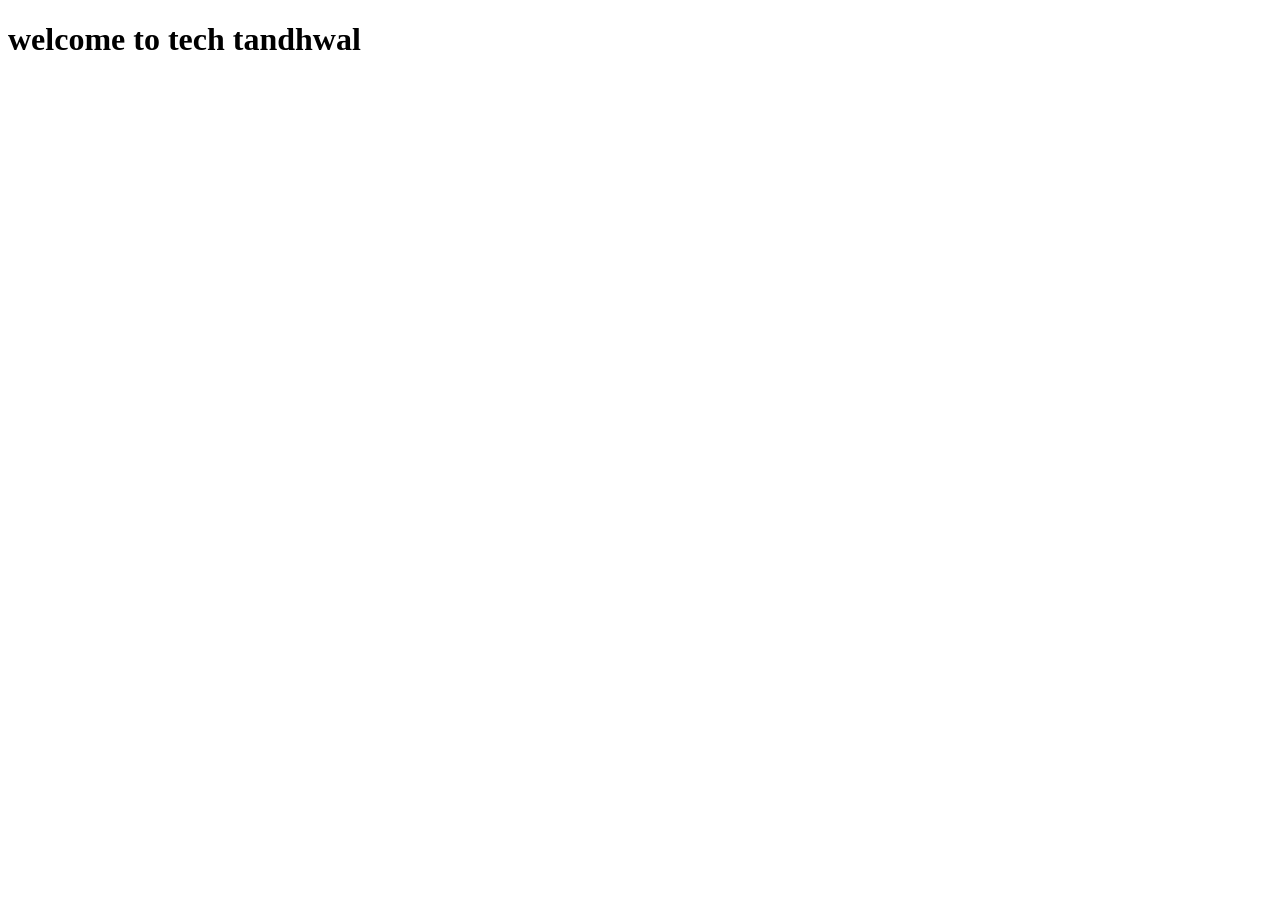
==== index.html @ e45285ed "first commit" ====
<!DOCTYPE html>
<html lang="en">
<head>
    <meta charset="UTF-8">
    <meta name="viewport" content="width=device-width, initial-scale=1.0">
    <title>Document</title>
</head>
<body>
    <h1>welcome to tech tandhwal</h1>
</body>
</html>
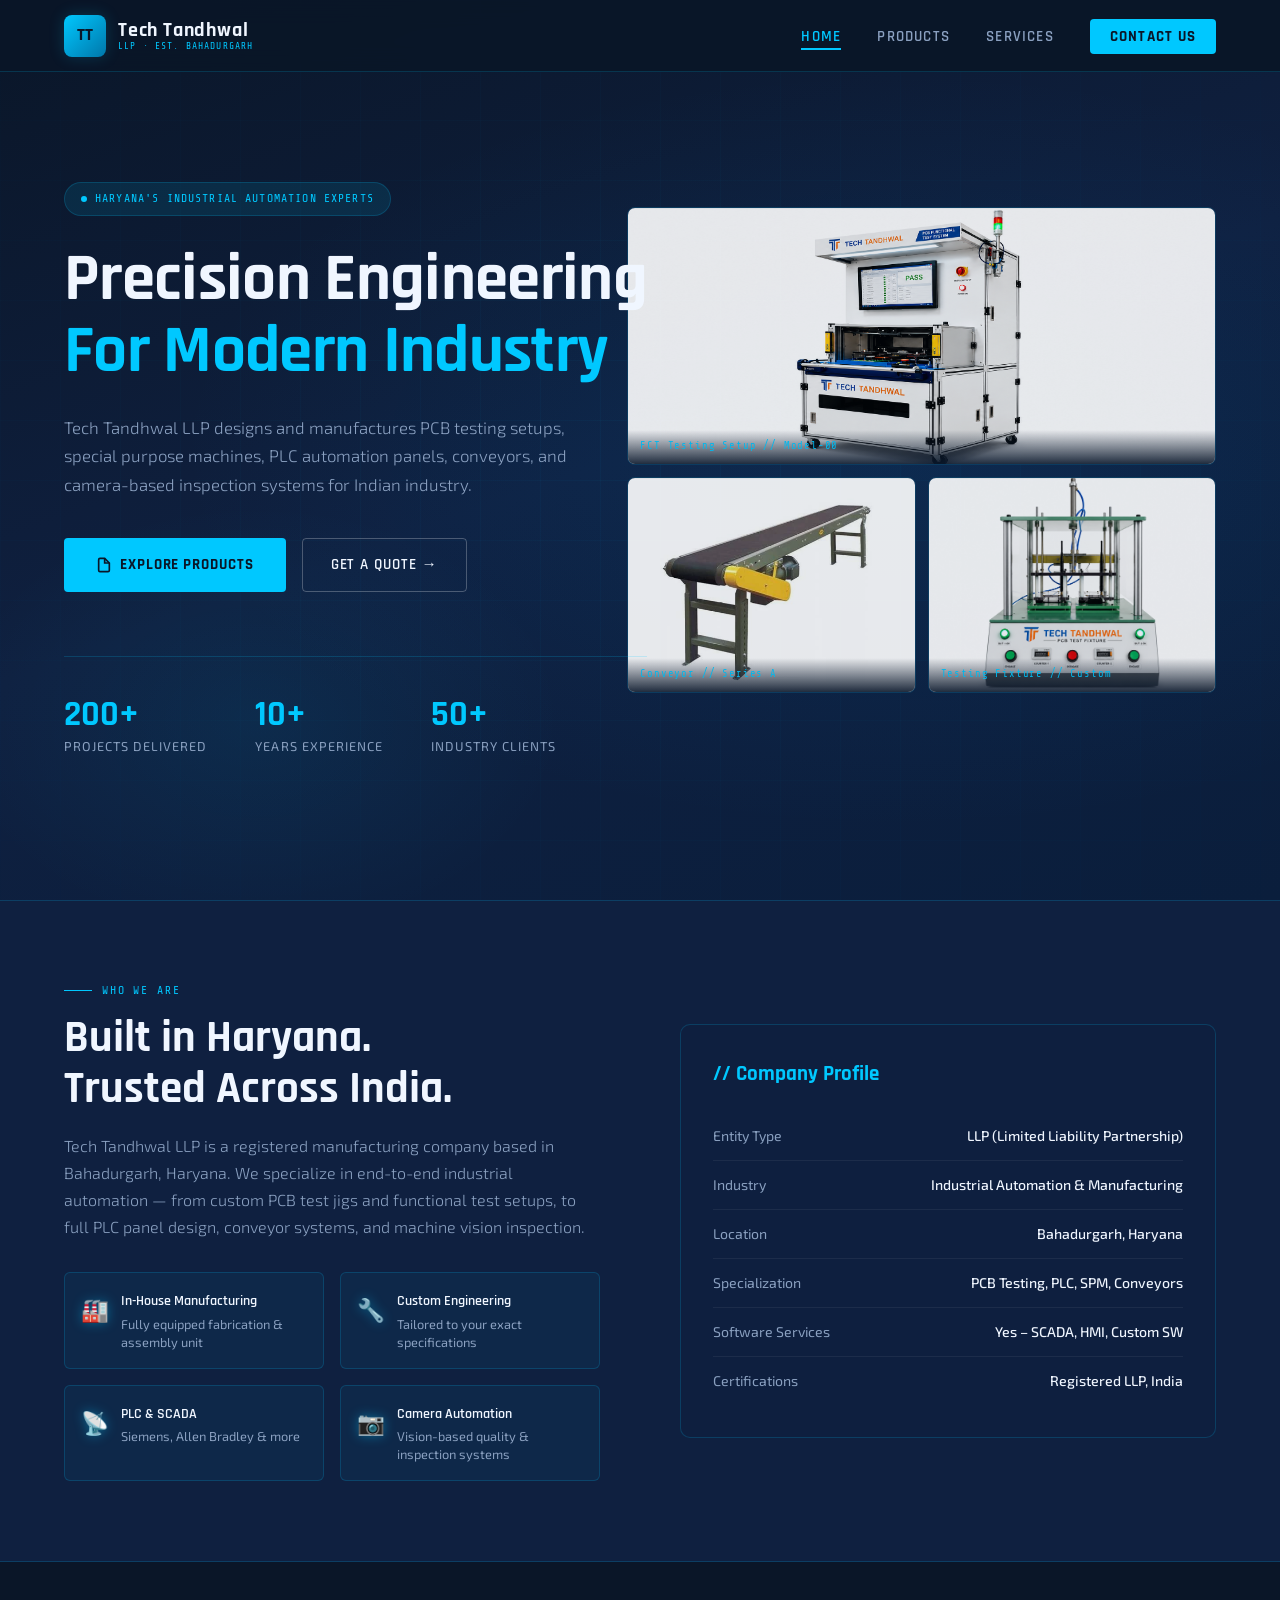
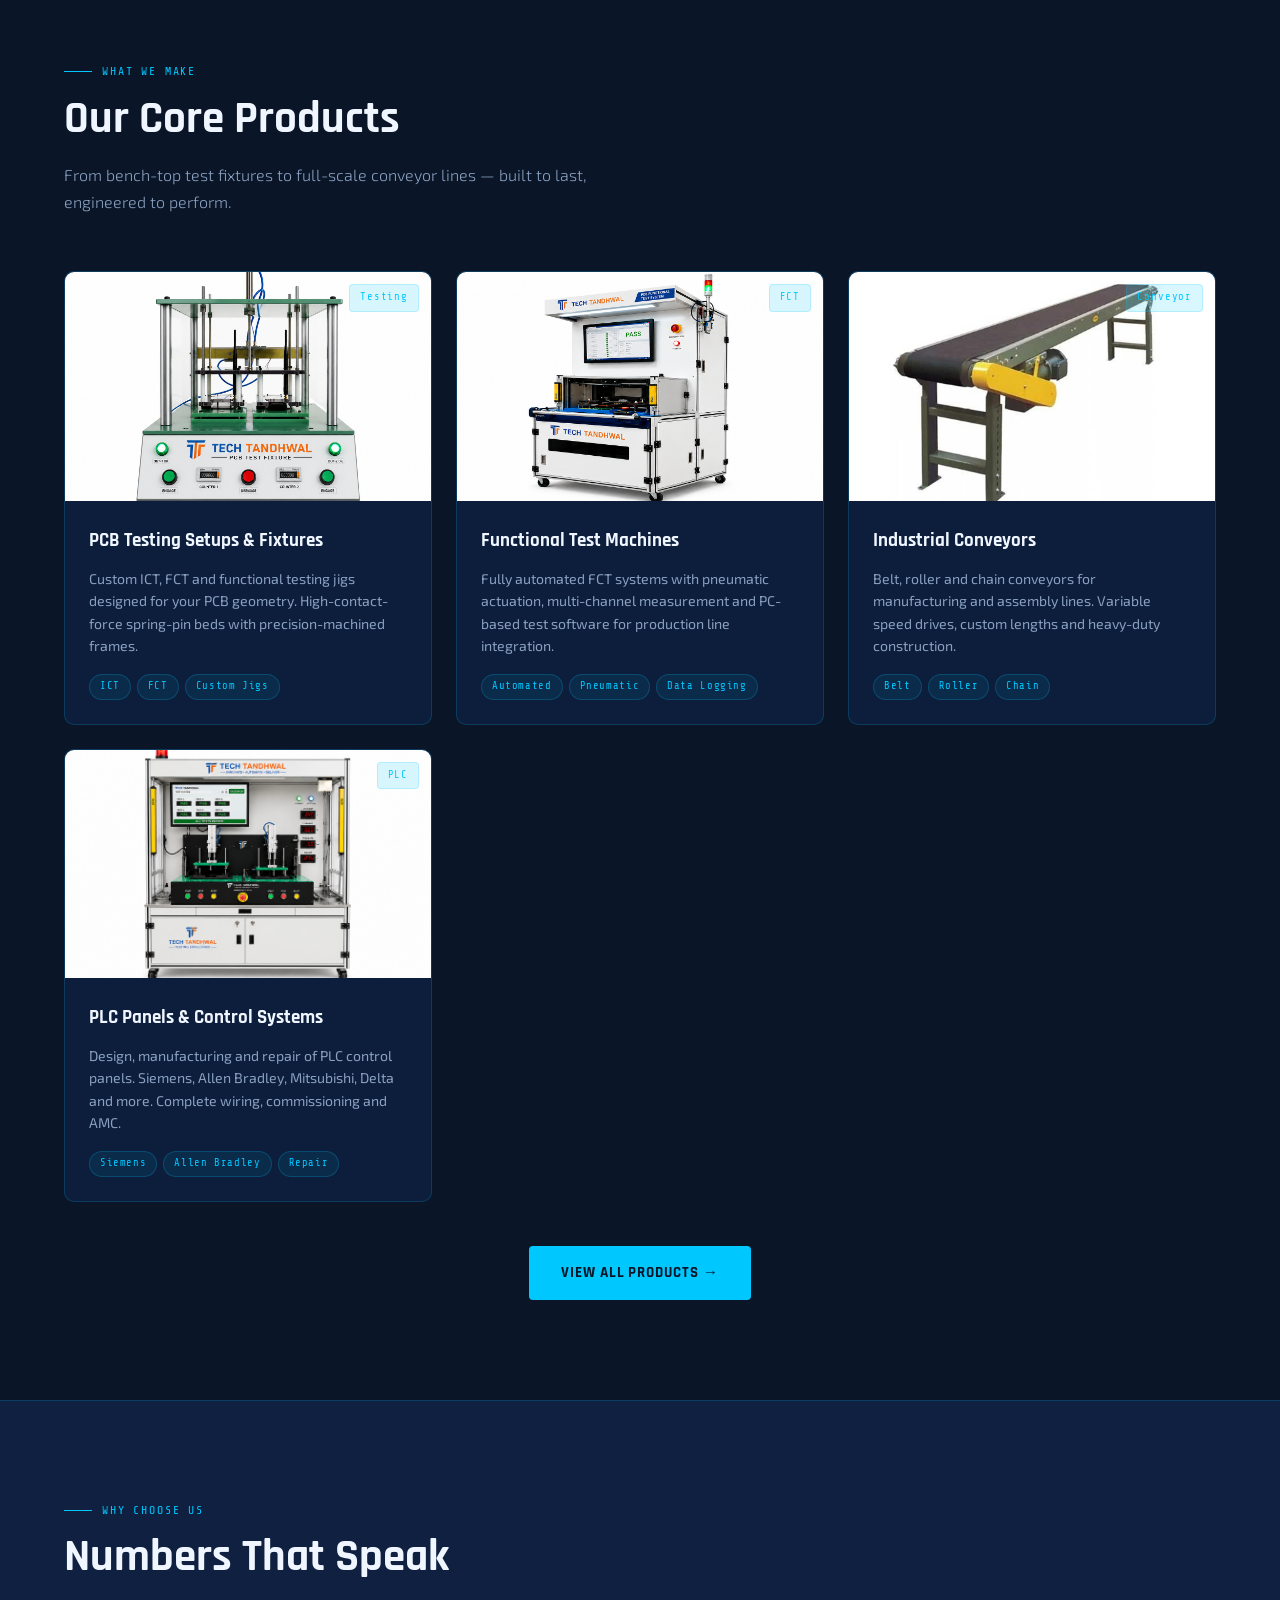
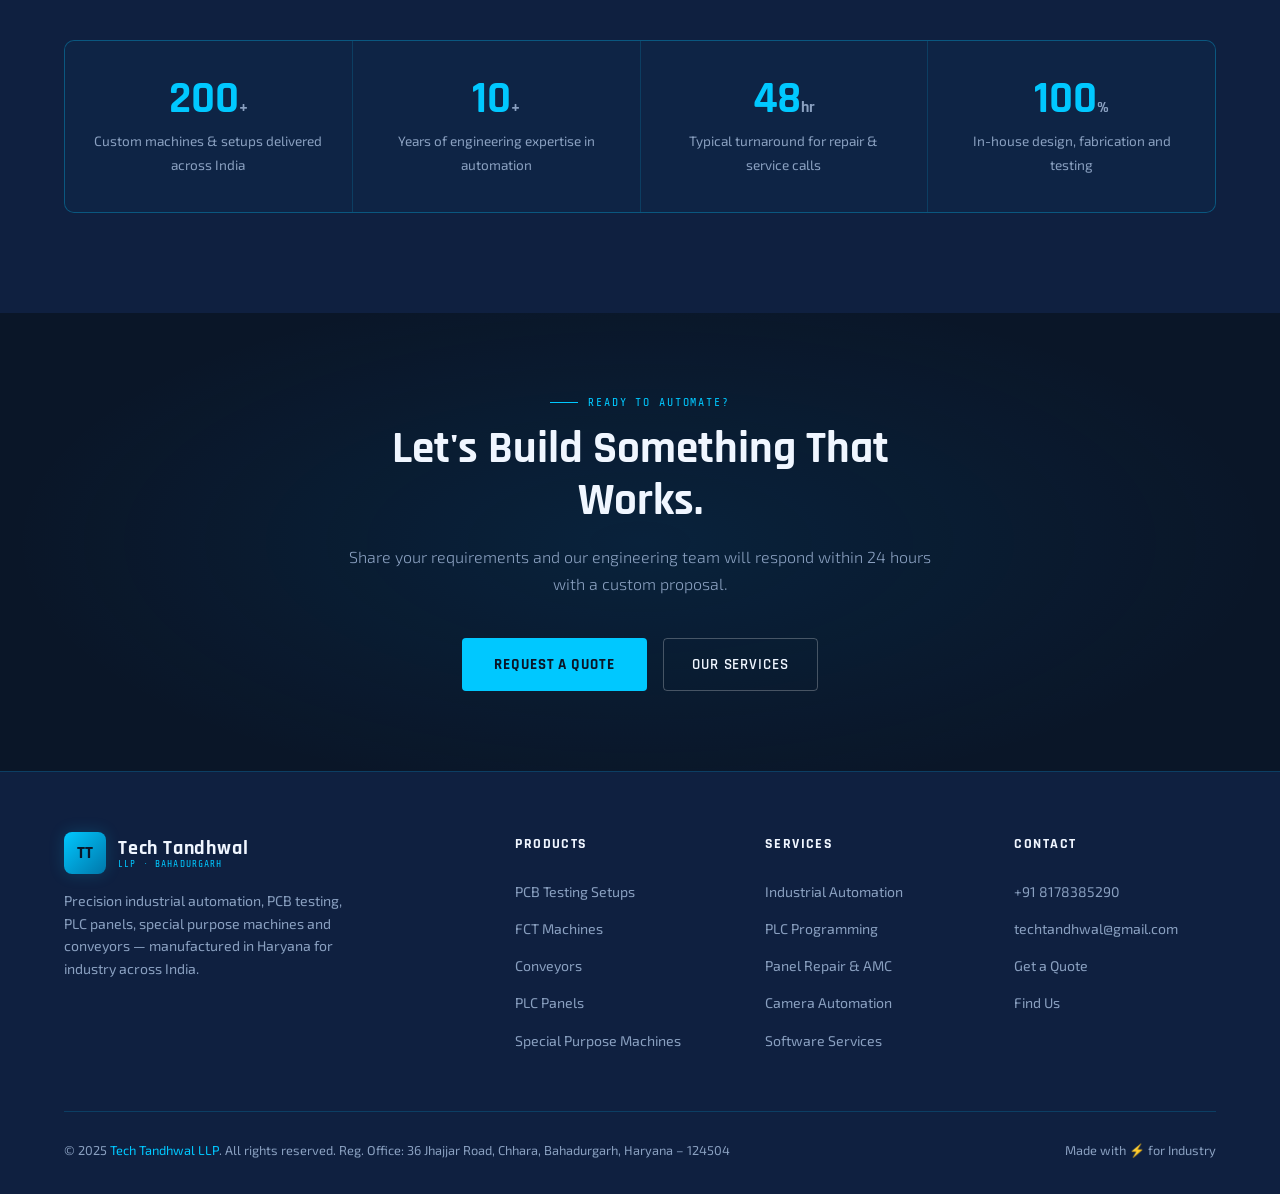
==== commit 9134b8b3: "first prod version" ====
--- a/index.html
+++ b/index.html
@@ -1,11 +1,301 @@
 <!DOCTYPE html>
 <html lang="en">
 <head>
-    <meta charset="UTF-8">
-    <meta name="viewport" content="width=device-width, initial-scale=1.0">
-    <title>Document</title>
+  <meta charset="UTF-8" />
+  <meta name="viewport" content="width=device-width, initial-scale=1.0" />
+  <title>Tech Tandhwal LLP – Industrial Automation & PCB Testing Solutions</title>
+  <meta name="description" content="Tech Tandhwal LLP – Manufacturers of PCB Testing Setups, Special Purpose Machines, PLC Panels, Conveyors, and Industrial Automation systems in Haryana, India." />
+  <link rel="stylesheet" href="css/style.css" />
 </head>
 <body>
-    <h1>welcome to tech tandhwal</h1>
+
+<!-- ── NAV ── -->
+<nav>
+  <a href="index.html" class="nav-logo">
+    <div class="nav-logo-icon">TT</div>
+    <div class="nav-logo-text">
+      <span class="nav-logo-name">Tech Tandhwal</span>
+      <span class="nav-logo-tag">LLP · Est. Bahadurgarh</span>
+    </div>
+  </a>
+  <ul class="nav-links">
+    <li><a href="index.html" class="active">Home</a></li>
+    <li><a href="products.html">Products</a></li>
+    <li><a href="services.html">Services</a></li>
+    <li><a href="contact.html" class="nav-cta">Contact Us</a></li>
+  </ul>
+  <div class="hamburger"><span></span><span></span><span></span></div>
+</nav>
+
+<!-- ── HERO ── -->
+<section class="hero">
+  <div class="hero-bg"></div>
+  <div class="hero-grid"></div>
+
+  <div class="hero-content">
+    <div class="hero-badge">
+      <span class="hero-badge-dot"></span>
+      Haryana's Industrial Automation Experts
+    </div>
+    <h1 class="hero-title">
+      Precision Engineering<br>
+      <span>For Modern Industry</span>
+    </h1>
+    <p class="hero-desc">
+      Tech Tandhwal LLP designs and manufactures PCB testing setups, special purpose machines, PLC automation panels, conveyors, and camera-based inspection systems for Indian industry.
+    </p>
+    <div class="hero-btns">
+      <a href="products.html" class="btn-primary">
+        <svg width="16" height="16" viewBox="0 0 24 24" fill="none" stroke="currentColor" stroke-width="2.5"><path d="M13 2H6a2 2 0 00-2 2v16a2 2 0 002 2h12a2 2 0 002-2V9z"/><polyline points="13 2 13 9 20 9"/></svg>
+        Explore Products
+      </a>
+      <a href="contact.html" class="btn-outline">Get a Quote →</a>
+    </div>
+
+    <div class="hero-stats">
+      <div class="stat-item">
+        <div class="stat-num" data-target="200" data-suffix="+">0+</div>
+        <div class="stat-label">Projects Delivered</div>
+      </div>
+      <div class="stat-item">
+        <div class="stat-num" data-target="10" data-suffix="+">0+</div>
+        <div class="stat-label">Years Experience</div>
+      </div>
+      <div class="stat-item">
+        <div class="stat-num" data-target="50" data-suffix="+">0+</div>
+        <div class="stat-label">Industry Clients</div>
+      </div>
+    </div>
+  </div>
+
+  <!-- hero visual (hidden on mobile) -->
+  <div class="hero-visual">
+    <div class="hero-img-card">
+      <img src="img/fct_00.png" alt="FCT Testing Machine" onerror="this.style.display='none';this.parentElement.querySelector('.hero-img-placeholder').style.display='flex'" />
+      <div class="hero-img-placeholder" style="display:none; width:100%;height:100%;align-items:center;justify-content:center;font-size:4rem;">🔬</div>
+      <div class="hero-img-label">FCT Testing Setup // Model-00</div>
+    </div>
+    <div class="hero-img-card">
+      <img src="img/conveyor_01.png" alt="Conveyor System" onerror="this.style.display='none'" />
+      <div class="hero-img-placeholder" style="font-size:2.5rem;width:100%;height:100%;display:flex;align-items:center;justify-content:center;">⚙️</div>
+      <div class="hero-img-label">Conveyor // Series A</div>
+    </div>
+    <div class="hero-img-card">
+      <img src="img/TESTING_FIXTURE_01.png" alt="Testing Fixture" onerror="this.style.display='none'" />
+      <div class="hero-img-placeholder" style="font-size:2.5rem;width:100%;height:100%;display:flex;align-items:center;justify-content:center;">🧪</div>
+      <div class="hero-img-label">Testing Fixture // Custom</div>
+    </div>
+  </div>
+</section>
+
+<!-- ── ABOUT STRIP ── -->
+<section class="about-strip">
+  <div class="about-inner">
+    <div class="about-text">
+      <div class="section-label">Who We Are</div>
+      <h2 class="section-title">Built in Haryana.<br>Trusted Across India.</h2>
+      <p class="section-desc" style="margin-bottom:0;">
+        Tech Tandhwal LLP is a registered manufacturing company based in Bahadurgarh, Haryana. We specialize in end-to-end industrial automation — from custom PCB test jigs and functional test setups, to full PLC panel design, conveyor systems, and machine vision inspection.
+      </p>
+      <div class="about-features">
+        <div class="feat-item fade-up">
+          <div class="feat-icon">🏭</div>
+          <div class="feat-text">
+            <h4>In-House Manufacturing</h4>
+            <p>Fully equipped fabrication & assembly unit</p>
+          </div>
+        </div>
+        <div class="feat-item fade-up">
+          <div class="feat-icon">🔧</div>
+          <div class="feat-text">
+            <h4>Custom Engineering</h4>
+            <p>Tailored to your exact specifications</p>
+          </div>
+        </div>
+        <div class="feat-item fade-up">
+          <div class="feat-icon">📡</div>
+          <div class="feat-text">
+            <h4>PLC & SCADA</h4>
+            <p>Siemens, Allen Bradley & more</p>
+          </div>
+        </div>
+        <div class="feat-item fade-up">
+          <div class="feat-icon">📷</div>
+          <div class="feat-text">
+            <h4>Camera Automation</h4>
+            <p>Vision-based quality & inspection systems</p>
+          </div>
+        </div>
+      </div>
+    </div>
+
+    <div class="about-right fade-up">
+      <div class="about-card">
+        <h3>// Company Profile</h3>
+        <div class="spec-row"><span>Entity Type</span><span>LLP (Limited Liability Partnership)</span></div>
+        <div class="spec-row"><span>Industry</span><span>Industrial Automation & Manufacturing</span></div>
+        <div class="spec-row"><span>Location</span><span>Bahadurgarh, Haryana</span></div>
+        <div class="spec-row"><span>Specialization</span><span>PCB Testing, PLC, SPM, Conveyors</span></div>
+        <div class="spec-row"><span>Software Services</span><span>Yes – SCADA, HMI, Custom SW</span></div>
+        <div class="spec-row"><span>Certifications</span><span>Registered LLP, India</span></div>
+      </div>
+    </div>
+  </div>
+</section>
+
+<!-- ── PRODUCTS PREVIEW ── -->
+<section>
+  <div class="section-label">What We Make</div>
+  <h2 class="section-title">Our Core Products</h2>
+  <p class="section-desc">From bench-top test fixtures to full-scale conveyor lines — built to last, engineered to perform.</p>
+
+  <div class="products-grid">
+    <div class="product-card fade-up">
+      <div class="product-img">
+        <img src="img/TESTING_FIXTURE_01.png" alt="PCB Testing Fixture" onerror="this.parentElement.innerHTML='<div class=\'product-img-placeholder\'>🔬</div><div class=\'product-img-overlay\'>PCB</div>'" />
+        <div class="product-img-overlay">Testing</div>
+      </div>
+      <div class="product-body">
+        <h3>PCB Testing Setups & Fixtures</h3>
+        <p>Custom ICT, FCT and functional testing jigs designed for your PCB geometry. High-contact-force spring-pin beds with precision-machined frames.</p>
+        <div class="product-tags">
+          <span class="tag">ICT</span><span class="tag">FCT</span><span class="tag">Custom Jigs</span>
+        </div>
+      </div>
+    </div>
+
+    <div class="product-card fade-up">
+      <div class="product-img">
+        <img src="img/fct_00.png" alt="FCT Machine" onerror="this.parentElement.innerHTML='<div class=\'product-img-placeholder\'>⚡</div><div class=\'product-img-overlay\'>FCT</div>'" />
+        <div class="product-img-overlay">FCT</div>
+      </div>
+      <div class="product-body">
+        <h3>Functional Test Machines</h3>
+        <p>Fully automated FCT systems with pneumatic actuation, multi-channel measurement and PC-based test software for production line integration.</p>
+        <div class="product-tags">
+          <span class="tag">Automated</span><span class="tag">Pneumatic</span><span class="tag">Data Logging</span>
+        </div>
+      </div>
+    </div>
+
+    <div class="product-card fade-up">
+      <div class="product-img">
+        <img src="img/conveyor_01.png" alt="Conveyor System" onerror="this.parentElement.innerHTML='<div class=\'product-img-placeholder\'>🏗️</div><div class=\'product-img-overlay\'>SPM</div>'" />
+        <div class="product-img-overlay">Conveyor</div>
+      </div>
+      <div class="product-body">
+        <h3>Industrial Conveyors</h3>
+        <p>Belt, roller and chain conveyors for manufacturing and assembly lines. Variable speed drives, custom lengths and heavy-duty construction.</p>
+        <div class="product-tags">
+          <span class="tag">Belt</span><span class="tag">Roller</span><span class="tag">Chain</span>
+        </div>
+      </div>
+    </div>
+
+    <div class="product-card fade-up">
+      <div class="product-img">
+        <img src="img/fct_01.png" alt="PLC Panel" onerror="this.parentElement.innerHTML='<div class=\'product-img-placeholder\'>🖥️</div><div class=\'product-img-overlay\'>PLC</div>'" />
+        <div class="product-img-overlay">PLC</div>
+      </div>
+      <div class="product-body">
+        <h3>PLC Panels & Control Systems</h3>
+        <p>Design, manufacturing and repair of PLC control panels. Siemens, Allen Bradley, Mitsubishi, Delta and more. Complete wiring, commissioning and AMC.</p>
+        <div class="product-tags">
+          <span class="tag">Siemens</span><span class="tag">Allen Bradley</span><span class="tag">Repair</span>
+        </div>
+      </div>
+    </div>
+  </div>
+
+  <div style="text-align:center; margin-top:44px;">
+    <a href="products.html" class="btn-primary">View All Products →</a>
+  </div>
+</section>
+
+<!-- ── WHY US ── -->
+<section class="why-section">
+  <div class="section-label">Why Choose Us</div>
+  <h2 class="section-title">Numbers That Speak</h2>
+  <div class="why-grid">
+    <div class="why-item fade-up">
+      <div class="why-num">200<span class="why-unit">+</span></div>
+      <p>Custom machines & setups delivered across India</p>
+    </div>
+    <div class="why-item fade-up">
+      <div class="why-num">10<span class="why-unit">+</span></div>
+      <p>Years of engineering expertise in automation</p>
+    </div>
+    <div class="why-item fade-up">
+      <div class="why-num">48<span class="why-unit">hr</span></div>
+      <p>Typical turnaround for repair & service calls</p>
+    </div>
+    <div class="why-item fade-up">
+      <div class="why-num">100<span class="why-unit">%</span></div>
+      <p>In-house design, fabrication and testing</p>
+    </div>
+  </div>
+</section>
+
+<!-- ── CTA STRIP ── -->
+<section style="padding:80px 5%; text-align:center; background: radial-gradient(ellipse 70% 80% at 50% 50%, rgba(0,120,200,0.12) 0%, transparent 70%), var(--navy);">
+  <div class="section-label" style="justify-content:center;">Ready to Automate?</div>
+  <h2 class="section-title" style="max-width:600px;margin:0 auto 16px;">Let's Build Something That Works.</h2>
+  <p class="section-desc" style="margin:0 auto 40px;">Share your requirements and our engineering team will respond within 24 hours with a custom proposal.</p>
+  <div style="display:flex;gap:16px;justify-content:center;flex-wrap:wrap;">
+    <a href="contact.html" class="btn-primary">Request a Quote</a>
+    <a href="services.html" class="btn-outline">Our Services</a>
+  </div>
+</section>
+
+<!-- ── FOOTER ── -->
+<footer>
+  <div class="footer-grid">
+    <div class="footer-brand">
+      <a href="index.html" class="nav-logo" style="text-decoration:none;">
+        <div class="nav-logo-icon">TT</div>
+        <div class="nav-logo-text">
+          <span class="nav-logo-name">Tech Tandhwal</span>
+          <span class="nav-logo-tag">LLP · Bahadurgarh</span>
+        </div>
+      </a>
+      <p>Precision industrial automation, PCB testing, PLC panels, special purpose machines and conveyors — manufactured in Haryana for industry across India.</p>
+    </div>
+    <div class="footer-col">
+      <h4>Products</h4>
+      <ul>
+        <li><a href="products.html">PCB Testing Setups</a></li>
+        <li><a href="products.html">FCT Machines</a></li>
+        <li><a href="products.html">Conveyors</a></li>
+        <li><a href="products.html">PLC Panels</a></li>
+        <li><a href="products.html">Special Purpose Machines</a></li>
+      </ul>
+    </div>
+    <div class="footer-col">
+      <h4>Services</h4>
+      <ul>
+        <li><a href="services.html">Industrial Automation</a></li>
+        <li><a href="services.html">PLC Programming</a></li>
+        <li><a href="services.html">Panel Repair & AMC</a></li>
+        <li><a href="services.html">Camera Automation</a></li>
+        <li><a href="services.html">Software Services</a></li>
+      </ul>
+    </div>
+    <div class="footer-col">
+      <h4>Contact</h4>
+      <ul>
+        <li><a href="tel:+918178385290">+91 8178385290</a></li>
+        <li><a href="mailto:techtandhwal@gmail.com">techtandhwal@gmail.com</a></li>
+        <li><a href="contact.html">Get a Quote</a></li>
+        <li><a href="contact.html">Find Us</a></li>
+      </ul>
+    </div>
+  </div>
+  <div class="footer-bottom">
+    <p>© 2025 <span>Tech Tandhwal LLP</span>. All rights reserved. Reg. Office: 36 Jhajjar Road, Chhara, Bahadurgarh, Haryana – 124504</p>
+    <p>Made with ⚡ for Industry</p>
+  </div>
+</footer>
+
+<script src="js/main.js"></script>
 </body>
-</html>+</html>
--- a/css/style.css
+++ b/css/style.css
@@ -0,0 +1,585 @@
+@import url('https://fonts.googleapis.com/css2?family=Rajdhani:wght@400;500;600;700&family=Exo+2:wght@300;400;500;600&family=Share+Tech+Mono&display=swap');
+
+:root {
+  --navy: #0a1628;
+  --navy-mid: #0f2040;
+  --navy-light: #162d55;
+  --steel: #1e3a5f;
+  --accent: #00c8ff;
+  --accent2: #ff6b00;
+  --accent-glow: rgba(0,200,255,0.18);
+  --white: #f0f6ff;
+  --muted: #8aa0c0;
+  --card-bg: rgba(15,32,64,0.85);
+  --border: rgba(0,200,255,0.18);
+  --font-display: 'Rajdhani', sans-serif;
+  --font-body: 'Exo 2', sans-serif;
+  --font-mono: 'Share Tech Mono', monospace;
+}
+
+*, *::before, *::after { box-sizing: border-box; margin: 0; padding: 0; }
+
+html { scroll-behavior: smooth; }
+
+body {
+  background: var(--navy);
+  color: var(--white);
+  font-family: var(--font-body);
+  font-size: 16px;
+  line-height: 1.7;
+  overflow-x: hidden;
+}
+
+/* ── SCROLLBAR ── */
+::-webkit-scrollbar { width: 6px; }
+::-webkit-scrollbar-track { background: var(--navy); }
+::-webkit-scrollbar-thumb { background: var(--accent); border-radius: 3px; }
+
+/* ── NAV ── */
+nav {
+  position: fixed; top: 0; left: 0; right: 0; z-index: 1000;
+  display: flex; align-items: center; justify-content: space-between;
+  padding: 0 5%;
+  height: 72px;
+  background: rgba(10,22,40,0.96);
+  backdrop-filter: blur(12px);
+  border-bottom: 1px solid var(--border);
+}
+
+.nav-logo {
+  display: flex; align-items: center; gap: 12px;
+  text-decoration: none;
+}
+.nav-logo-icon {
+  width: 42px; height: 42px;
+  background: linear-gradient(135deg, var(--accent), #0077aa);
+  border-radius: 8px;
+  display: flex; align-items: center; justify-content: center;
+  font-family: var(--font-display);
+  font-weight: 700; font-size: 18px;
+  color: var(--navy);
+  flex-shrink: 0;
+  box-shadow: 0 0 16px var(--accent-glow);
+}
+.nav-logo-text { display: flex; flex-direction: column; line-height: 1.1; }
+.nav-logo-name {
+  font-family: var(--font-display);
+  font-size: 1.25rem; font-weight: 700;
+  color: var(--white); letter-spacing: 0.04em;
+}
+.nav-logo-tag {
+  font-family: var(--font-mono);
+  font-size: 0.6rem; color: var(--accent);
+  letter-spacing: 0.12em; text-transform: uppercase;
+}
+
+.nav-links { display: flex; gap: 36px; list-style: none; }
+.nav-links a {
+  font-family: var(--font-display);
+  font-weight: 600; font-size: 0.95rem;
+  color: var(--muted); text-decoration: none;
+  letter-spacing: 0.08em; text-transform: uppercase;
+  transition: color 0.2s;
+  position: relative;
+}
+.nav-links a::after {
+  content: ''; position: absolute; bottom: -4px; left: 0; right: 0;
+  height: 2px; background: var(--accent);
+  transform: scaleX(0); transition: transform 0.2s;
+}
+.nav-links a:hover, .nav-links a.active { color: var(--accent); }
+.nav-links a:hover::after, .nav-links a.active::after { transform: scaleX(1); }
+
+.nav-cta {
+  background: var(--accent); color: var(--navy) !important;
+  padding: 8px 20px; border-radius: 4px;
+  font-weight: 700 !important;
+  transition: background 0.2s, box-shadow 0.2s !important;
+}
+.nav-cta:hover { background: #33d6ff !important; box-shadow: 0 0 20px var(--accent-glow); }
+.nav-cta::after { display: none !important; }
+
+.hamburger { display: none; flex-direction: column; gap: 5px; cursor: pointer; padding: 4px; }
+.hamburger span { display: block; width: 24px; height: 2px; background: var(--white); border-radius: 2px; transition: all 0.3s; }
+
+/* ── HERO ── */
+.hero {
+  min-height: 100vh;
+  display: flex; align-items: center;
+  padding: 120px 5% 80px;
+  position: relative;
+  overflow: hidden;
+}
+
+.hero-bg {
+  position: absolute; inset: 0;
+  background:
+    radial-gradient(ellipse 80% 60% at 70% 50%, rgba(0,120,200,0.12) 0%, transparent 70%),
+    radial-gradient(ellipse 40% 40% at 20% 80%, rgba(0,200,255,0.07) 0%, transparent 60%),
+    linear-gradient(160deg, var(--navy) 0%, var(--navy-mid) 50%, #0a1e3c 100%);
+}
+
+.hero-grid {
+  position: absolute; inset: 0;
+  background-image:
+    linear-gradient(rgba(0,200,255,0.04) 1px, transparent 1px),
+    linear-gradient(90deg, rgba(0,200,255,0.04) 1px, transparent 1px);
+  background-size: 60px 60px;
+  mask-image: radial-gradient(ellipse 80% 80% at 50% 50%, black 0%, transparent 100%);
+}
+
+.hero-content { position: relative; z-index: 2; max-width: 680px; }
+
+.hero-badge {
+  display: inline-flex; align-items: center; gap: 8px;
+  background: rgba(0,200,255,0.1); border: 1px solid var(--border);
+  border-radius: 100px; padding: 6px 16px;
+  font-family: var(--font-mono); font-size: 0.72rem;
+  color: var(--accent); letter-spacing: 0.1em;
+  text-transform: uppercase; margin-bottom: 28px;
+}
+.hero-badge-dot {
+  width: 6px; height: 6px; border-radius: 50%;
+  background: var(--accent);
+  animation: blink 1.4s infinite;
+}
+@keyframes blink { 0%,100%{opacity:1} 50%{opacity:0.2} }
+
+.hero-title {
+  font-family: var(--font-display);
+  font-size: clamp(2.4rem, 5.5vw, 4.2rem);
+  font-weight: 700;
+  line-height: 1.08;
+  letter-spacing: -0.01em;
+  margin-bottom: 24px;
+}
+.hero-title span { color: var(--accent); display: block; }
+
+.hero-desc {
+  font-size: 1.05rem; color: var(--muted);
+  max-width: 520px; margin-bottom: 40px;
+  font-weight: 300;
+}
+
+.hero-btns { display: flex; gap: 16px; flex-wrap: wrap; }
+
+.btn-primary {
+  display: inline-flex; align-items: center; gap: 8px;
+  background: var(--accent); color: var(--navy);
+  font-family: var(--font-display); font-weight: 700;
+  font-size: 0.95rem; letter-spacing: 0.06em;
+  padding: 14px 32px; border-radius: 4px;
+  text-decoration: none; border: none; cursor: pointer;
+  transition: all 0.25s;
+  text-transform: uppercase;
+}
+.btn-primary:hover {
+  background: #33d6ff;
+  box-shadow: 0 0 32px rgba(0,200,255,0.4);
+  transform: translateY(-2px);
+}
+
+.btn-outline {
+  display: inline-flex; align-items: center; gap: 8px;
+  background: transparent; color: var(--white);
+  font-family: var(--font-display); font-weight: 600;
+  font-size: 0.95rem; letter-spacing: 0.06em;
+  padding: 13px 28px; border-radius: 4px;
+  text-decoration: none; border: 1px solid rgba(255,255,255,0.25);
+  cursor: pointer; transition: all 0.25s;
+  text-transform: uppercase;
+}
+.btn-outline:hover {
+  border-color: var(--accent); color: var(--accent);
+  background: rgba(0,200,255,0.06);
+}
+
+.hero-stats {
+  display: flex; gap: 48px;
+  margin-top: 64px; padding-top: 40px;
+  border-top: 1px solid var(--border);
+}
+.stat-item {}
+.stat-num {
+  font-family: var(--font-display);
+  font-size: 2.2rem; font-weight: 700;
+  color: var(--accent);
+  line-height: 1;
+}
+.stat-label {
+  font-size: 0.8rem; color: var(--muted);
+  text-transform: uppercase; letter-spacing: 0.08em;
+  margin-top: 4px;
+}
+
+.hero-visual {
+  position: absolute; right: 5%; top: 50%;
+  transform: translateY(-50%);
+  width: 46%;
+  display: grid; grid-template-columns: 1fr 1fr; gap: 12px;
+  opacity: 0.9;
+}
+.hero-img-card {
+  border-radius: 8px; overflow: hidden;
+  border: 1px solid var(--border);
+  aspect-ratio: 4/3;
+  background: var(--navy-mid);
+  position: relative;
+}
+.hero-img-card:first-child { grid-column: 1 / -1; aspect-ratio: 16/7; }
+.hero-img-card img { width: 100%; height: 100%; object-fit: cover; }
+.hero-img-label {
+  position: absolute; bottom: 0; left: 0; right: 0;
+  padding: 8px 12px;
+  background: linear-gradient(transparent, rgba(10,22,40,0.9));
+  font-family: var(--font-mono); font-size: 0.65rem;
+  color: var(--accent); letter-spacing: 0.08em;
+}
+
+/* ── SECTION BASE ── */
+section { padding: 100px 5%; position: relative; }
+.section-label {
+  font-family: var(--font-mono); font-size: 0.72rem;
+  color: var(--accent); letter-spacing: 0.16em;
+  text-transform: uppercase; margin-bottom: 12px;
+  display: flex; align-items: center; gap: 10px;
+}
+.section-label::before {
+  content: ''; width: 28px; height: 1px; background: var(--accent);
+}
+
+.section-title {
+  font-family: var(--font-display);
+  font-size: clamp(1.8rem, 3.5vw, 2.8rem);
+  font-weight: 700; line-height: 1.15;
+  margin-bottom: 16px;
+}
+.section-desc {
+  font-size: 1rem; color: var(--muted);
+  max-width: 600px;
+  font-weight: 300;
+}
+
+/* ── ABOUT STRIP ── */
+.about-strip {
+  background: var(--navy-mid);
+  border-top: 1px solid var(--border);
+  border-bottom: 1px solid var(--border);
+  padding: 80px 5%;
+}
+.about-inner {
+  display: grid; grid-template-columns: 1fr 1fr;
+  gap: 80px; align-items: center;
+}
+.about-text {}
+.about-features { display: grid; grid-template-columns: 1fr 1fr; gap: 16px; margin-top: 32px; }
+.feat-item {
+  display: flex; gap: 12px; align-items: flex-start;
+  padding: 16px; background: rgba(0,200,255,0.05);
+  border: 1px solid var(--border); border-radius: 6px;
+}
+.feat-icon {
+  font-size: 1.4rem; flex-shrink: 0; margin-top: 2px;
+  filter: drop-shadow(0 0 6px rgba(0,200,255,0.4));
+}
+.feat-text h4 {
+  font-family: var(--font-display); font-weight: 600;
+  font-size: 0.9rem; color: var(--white); margin-bottom: 2px;
+}
+.feat-text p { font-size: 0.8rem; color: var(--muted); line-height: 1.4; }
+
+.about-right {
+  position: relative;
+}
+.about-card {
+  background: var(--card-bg);
+  border: 1px solid var(--border);
+  border-radius: 10px; padding: 32px;
+}
+.about-card h3 {
+  font-family: var(--font-display); font-size: 1.3rem;
+  font-weight: 700; margin-bottom: 20px;
+  color: var(--accent);
+}
+.spec-row {
+  display: flex; justify-content: space-between;
+  align-items: center; padding: 12px 0;
+  border-bottom: 1px solid rgba(255,255,255,0.06);
+  font-size: 0.88rem;
+}
+.spec-row:last-child { border-bottom: none; }
+.spec-row span:first-child { color: var(--muted); }
+.spec-row span:last-child { color: var(--white); font-weight: 500; }
+
+/* ── PRODUCTS ── */
+.products-grid {
+  display: grid;
+  grid-template-columns: repeat(auto-fit, minmax(300px, 1fr));
+  gap: 24px; margin-top: 56px;
+}
+
+.product-card {
+  background: var(--card-bg);
+  border: 1px solid var(--border);
+  border-radius: 10px;
+  overflow: hidden;
+  transition: transform 0.3s, box-shadow 0.3s, border-color 0.3s;
+}
+.product-card:hover {
+  transform: translateY(-6px);
+  box-shadow: 0 20px 60px rgba(0,200,255,0.12);
+  border-color: rgba(0,200,255,0.4);
+}
+.product-img {
+  width: 100%; aspect-ratio: 16/10;
+  background: var(--navy-mid);
+  display: flex; align-items: center; justify-content: center;
+  overflow: hidden; position: relative;
+}
+.product-img img { width: 100%; height: 100%; object-fit: cover; }
+.product-img-placeholder {
+  font-size: 3rem;
+  filter: drop-shadow(0 0 12px rgba(0,200,255,0.3));
+}
+.product-img-overlay {
+  position: absolute; top: 12px; right: 12px;
+  background: rgba(0,200,255,0.15); border: 1px solid var(--border);
+  border-radius: 4px; padding: 4px 10px;
+  font-family: var(--font-mono); font-size: 0.65rem;
+  color: var(--accent); letter-spacing: 0.08em;
+}
+.product-body { padding: 24px; }
+.product-body h3 {
+  font-family: var(--font-display); font-size: 1.2rem;
+  font-weight: 700; margin-bottom: 10px;
+}
+.product-body p { font-size: 0.88rem; color: var(--muted); line-height: 1.6; }
+.product-tags { display: flex; flex-wrap: wrap; gap: 6px; margin-top: 16px; }
+.tag {
+  font-family: var(--font-mono); font-size: 0.65rem;
+  color: var(--accent); background: rgba(0,200,255,0.08);
+  border: 1px solid rgba(0,200,255,0.2);
+  padding: 3px 10px; border-radius: 100px;
+  letter-spacing: 0.06em;
+}
+
+/* ── SERVICES ── */
+.services-grid {
+  display: grid; grid-template-columns: repeat(auto-fit, minmax(280px, 1fr));
+  gap: 24px; margin-top: 56px;
+}
+.service-card {
+  background: var(--card-bg);
+  border: 1px solid var(--border);
+  border-radius: 10px; padding: 32px;
+  transition: all 0.3s;
+  position: relative; overflow: hidden;
+}
+.service-card::before {
+  content: ''; position: absolute;
+  top: 0; left: 0; right: 0; height: 3px;
+  background: linear-gradient(90deg, var(--accent), transparent);
+  transform: scaleX(0); transition: transform 0.3s;
+  transform-origin: left;
+}
+.service-card:hover { transform: translateY(-4px); border-color: rgba(0,200,255,0.3); }
+.service-card:hover::before { transform: scaleX(1); }
+.service-icon {
+  font-size: 2.2rem; margin-bottom: 20px;
+  display: block;
+  filter: drop-shadow(0 0 10px rgba(0,200,255,0.3));
+}
+.service-card h3 {
+  font-family: var(--font-display); font-size: 1.15rem;
+  font-weight: 700; margin-bottom: 12px;
+}
+.service-card p { font-size: 0.88rem; color: var(--muted); line-height: 1.65; }
+.service-list { list-style: none; margin-top: 16px; }
+.service-list li {
+  font-size: 0.84rem; color: var(--muted);
+  padding: 5px 0; padding-left: 16px;
+  position: relative;
+}
+.service-list li::before {
+  content: '›'; position: absolute; left: 0;
+  color: var(--accent); font-weight: 700;
+}
+
+/* ── WHY US ── */
+.why-section {
+  background: var(--navy-mid);
+  border-top: 1px solid var(--border);
+}
+.why-grid {
+  display: grid; grid-template-columns: repeat(4, 1fr);
+  gap: 1px; background: var(--border);
+  border: 1px solid var(--border); border-radius: 10px;
+  overflow: hidden; margin-top: 56px;
+}
+.why-item {
+  background: var(--card-bg);
+  padding: 36px 28px; text-align: center;
+}
+.why-num {
+  font-family: var(--font-display); font-size: 2.8rem;
+  font-weight: 700; color: var(--accent);
+  line-height: 1;
+}
+.why-unit { font-size: 1rem; color: var(--muted); }
+.why-item p { font-size: 0.85rem; color: var(--muted); margin-top: 8px; }
+
+/* ── CONTACT ── */
+.contact-grid {
+  display: grid; grid-template-columns: 1fr 1.4fr;
+  gap: 56px; margin-top: 56px;
+}
+
+.contact-info {}
+.contact-item {
+  display: flex; gap: 16px; align-items: flex-start;
+  margin-bottom: 28px;
+}
+.contact-icon-wrap {
+  width: 44px; height: 44px; flex-shrink: 0;
+  background: rgba(0,200,255,0.1); border: 1px solid var(--border);
+  border-radius: 8px; display: flex; align-items: center; justify-content: center;
+  font-size: 1.2rem;
+}
+.contact-item h4 {
+  font-family: var(--font-display); font-weight: 600;
+  font-size: 0.85rem; color: var(--accent);
+  text-transform: uppercase; letter-spacing: 0.08em;
+  margin-bottom: 4px;
+}
+.contact-item p { font-size: 0.9rem; color: var(--muted); line-height: 1.5; }
+.contact-item a { color: var(--white); text-decoration: none; }
+.contact-item a:hover { color: var(--accent); }
+
+.contact-form {
+  background: var(--card-bg);
+  border: 1px solid var(--border);
+  border-radius: 10px; padding: 40px;
+}
+.contact-form h3 {
+  font-family: var(--font-display); font-size: 1.4rem;
+  font-weight: 700; margin-bottom: 28px;
+}
+.form-row { display: grid; grid-template-columns: 1fr 1fr; gap: 16px; }
+.form-group { margin-bottom: 20px; }
+.form-group label {
+  display: block; font-size: 0.8rem; color: var(--muted);
+  text-transform: uppercase; letter-spacing: 0.08em;
+  margin-bottom: 8px; font-family: var(--font-mono);
+}
+.form-group input,
+.form-group select,
+.form-group textarea {
+  width: 100%; background: rgba(0,0,0,0.25);
+  border: 1px solid rgba(255,255,255,0.1);
+  border-radius: 6px; padding: 12px 16px;
+  color: var(--white); font-family: var(--font-body);
+  font-size: 0.92rem; outline: none;
+  transition: border-color 0.2s;
+}
+.form-group input:focus,
+.form-group select:focus,
+.form-group textarea:focus {
+  border-color: var(--accent);
+  box-shadow: 0 0 0 3px rgba(0,200,255,0.1);
+}
+.form-group textarea { resize: vertical; min-height: 120px; }
+.form-group select option { background: var(--navy-mid); }
+
+/* ── MAP ── */
+.map-wrap {
+  margin-top: 80px;
+  border-radius: 10px; overflow: hidden;
+  border: 1px solid var(--border); height: 360px;
+}
+.map-wrap iframe { width: 100%; height: 100%; border: none; }
+
+/* ── FOOTER ── */
+footer {
+  background: var(--navy-mid);
+  border-top: 1px solid var(--border);
+  padding: 60px 5% 32px;
+}
+.footer-grid {
+  display: grid; grid-template-columns: 2fr 1fr 1fr 1fr;
+  gap: 48px; margin-bottom: 48px;
+}
+.footer-brand p {
+  font-size: 0.88rem; color: var(--muted);
+  margin-top: 16px; max-width: 300px; line-height: 1.6;
+}
+.footer-col h4 {
+  font-family: var(--font-display); font-weight: 700;
+  font-size: 0.9rem; text-transform: uppercase;
+  letter-spacing: 0.1em; color: var(--white);
+  margin-bottom: 20px;
+}
+.footer-col ul { list-style: none; }
+.footer-col ul li { margin-bottom: 10px; }
+.footer-col ul li a {
+  font-size: 0.88rem; color: var(--muted);
+  text-decoration: none; transition: color 0.2s;
+}
+.footer-col ul li a:hover { color: var(--accent); }
+
+.footer-bottom {
+  display: flex; justify-content: space-between; align-items: center;
+  padding-top: 28px; border-top: 1px solid var(--border);
+  font-size: 0.8rem; color: var(--muted);
+}
+.footer-bottom span { color: var(--accent); }
+
+/* ── PAGE HERO (inner pages) ── */
+.page-hero {
+  padding: 160px 5% 80px;
+  background:
+    radial-gradient(ellipse 60% 50% at 50% 0%, rgba(0,120,200,0.15) 0%, transparent 70%),
+    var(--navy);
+  text-align: center;
+  border-bottom: 1px solid var(--border);
+}
+.page-hero .section-label { justify-content: center; }
+.page-hero .section-title { font-size: clamp(2rem, 4vw, 3.2rem); }
+.page-hero .section-desc { margin: 0 auto; }
+
+/* ── ANIMATIONS ── */
+.fade-up {
+  opacity: 0;
+  transform: translateY(24px);
+  transition: opacity 0.6s ease, transform 0.6s ease;
+}
+.fade-up.visible { opacity: 1; transform: translateY(0); }
+
+/* ── RESPONSIVE ── */
+@media (max-width: 1100px) {
+  .hero-visual { display: none; }
+  .hero-content { max-width: 100%; }
+  .footer-grid { grid-template-columns: 1fr 1fr; gap: 36px; }
+  .why-grid { grid-template-columns: 1fr 1fr; }
+}
+
+@media (max-width: 768px) {
+  .nav-links { display: none; flex-direction: column; position: fixed; top: 72px; left: 0; right: 0; background: rgba(10,22,40,0.98); padding: 32px; gap: 24px; }
+  .nav-links.open { display: flex; }
+  .hamburger { display: flex; }
+  .about-inner, .contact-grid { grid-template-columns: 1fr; gap: 40px; }
+  .form-row { grid-template-columns: 1fr; }
+  .hero-stats { gap: 28px; }
+  .footer-grid { grid-template-columns: 1fr; }
+  .footer-bottom { flex-direction: column; gap: 8px; text-align: center; }
+  .why-grid { grid-template-columns: 1fr 1fr; }
+  .about-features { grid-template-columns: 1fr; }
+}
+
+@media (max-width: 480px) {
+  nav { padding: 0 4%; }
+  section { padding: 70px 4%; }
+  .why-grid { grid-template-columns: 1fr; }
+  .hero { padding: 110px 4% 60px; }
+  .hero-btns { flex-direction: column; }
+  .btn-primary, .btn-outline { justify-content: center; }
+}
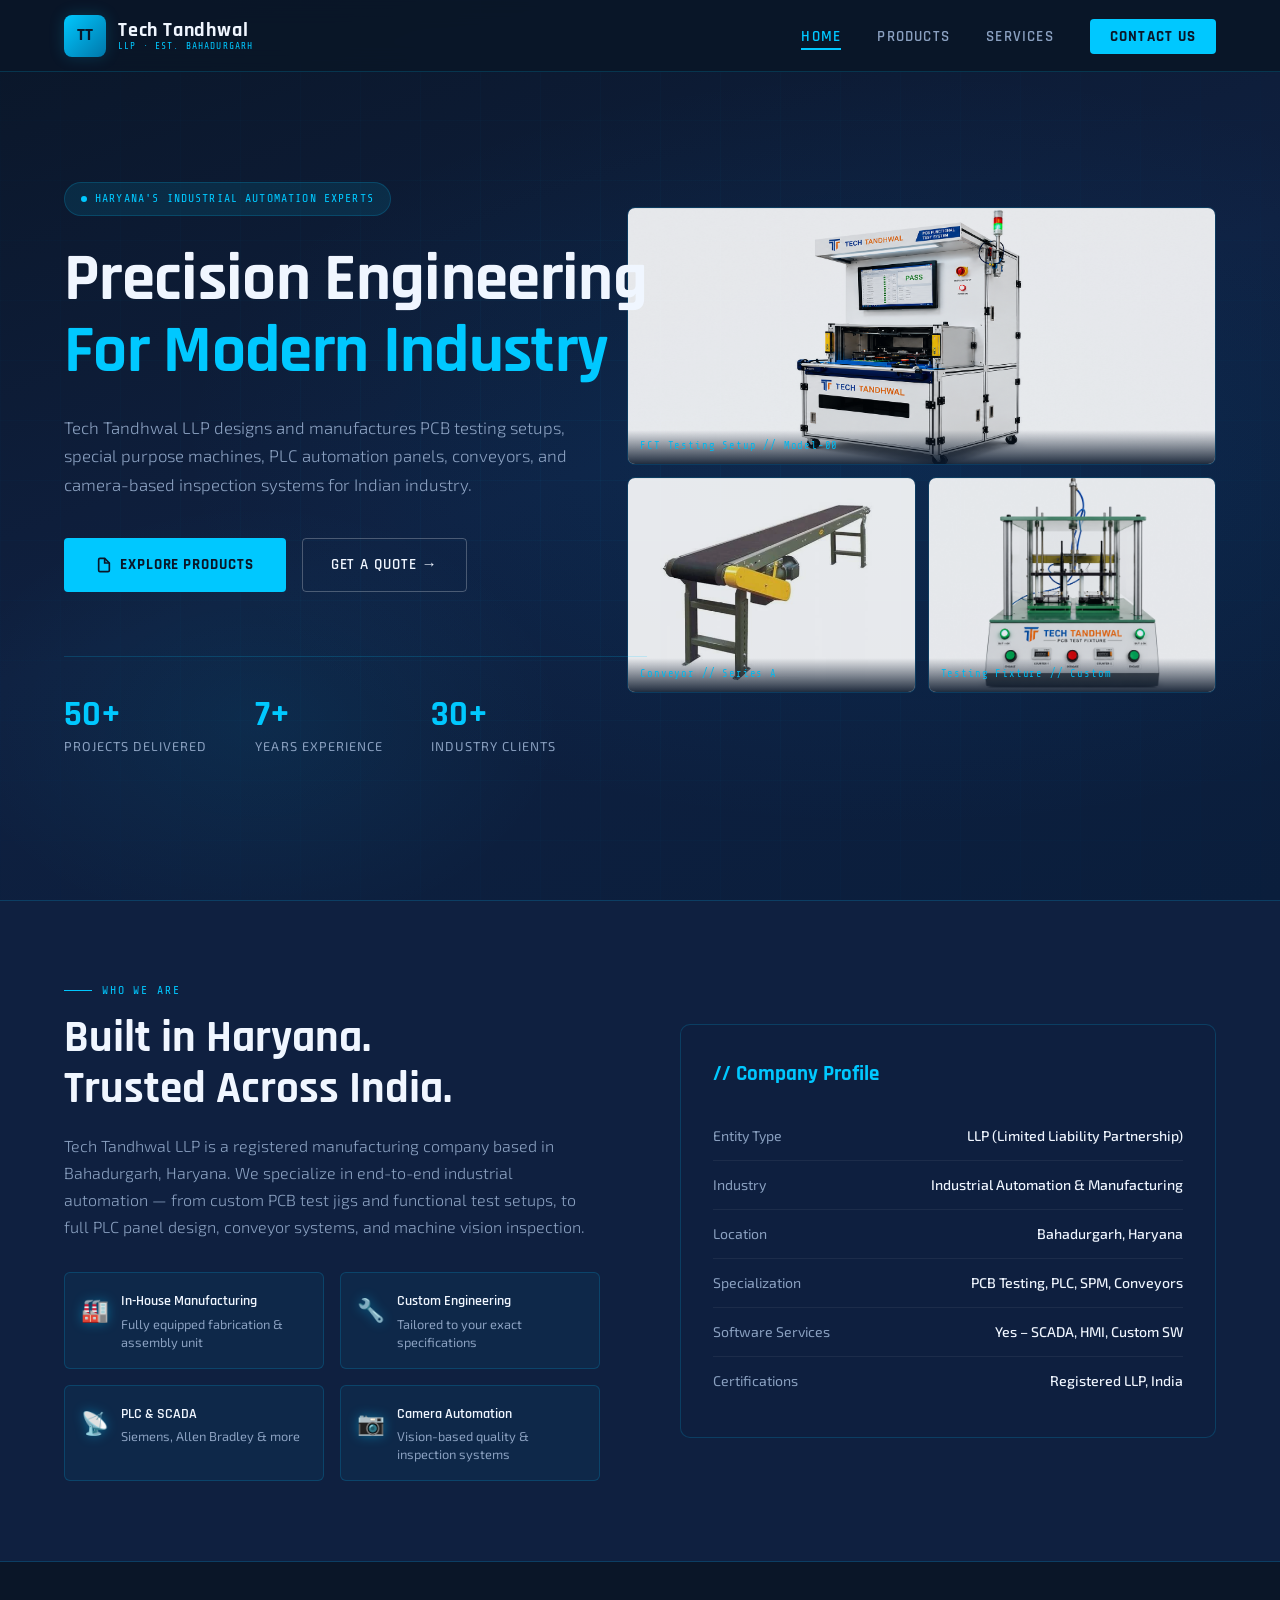
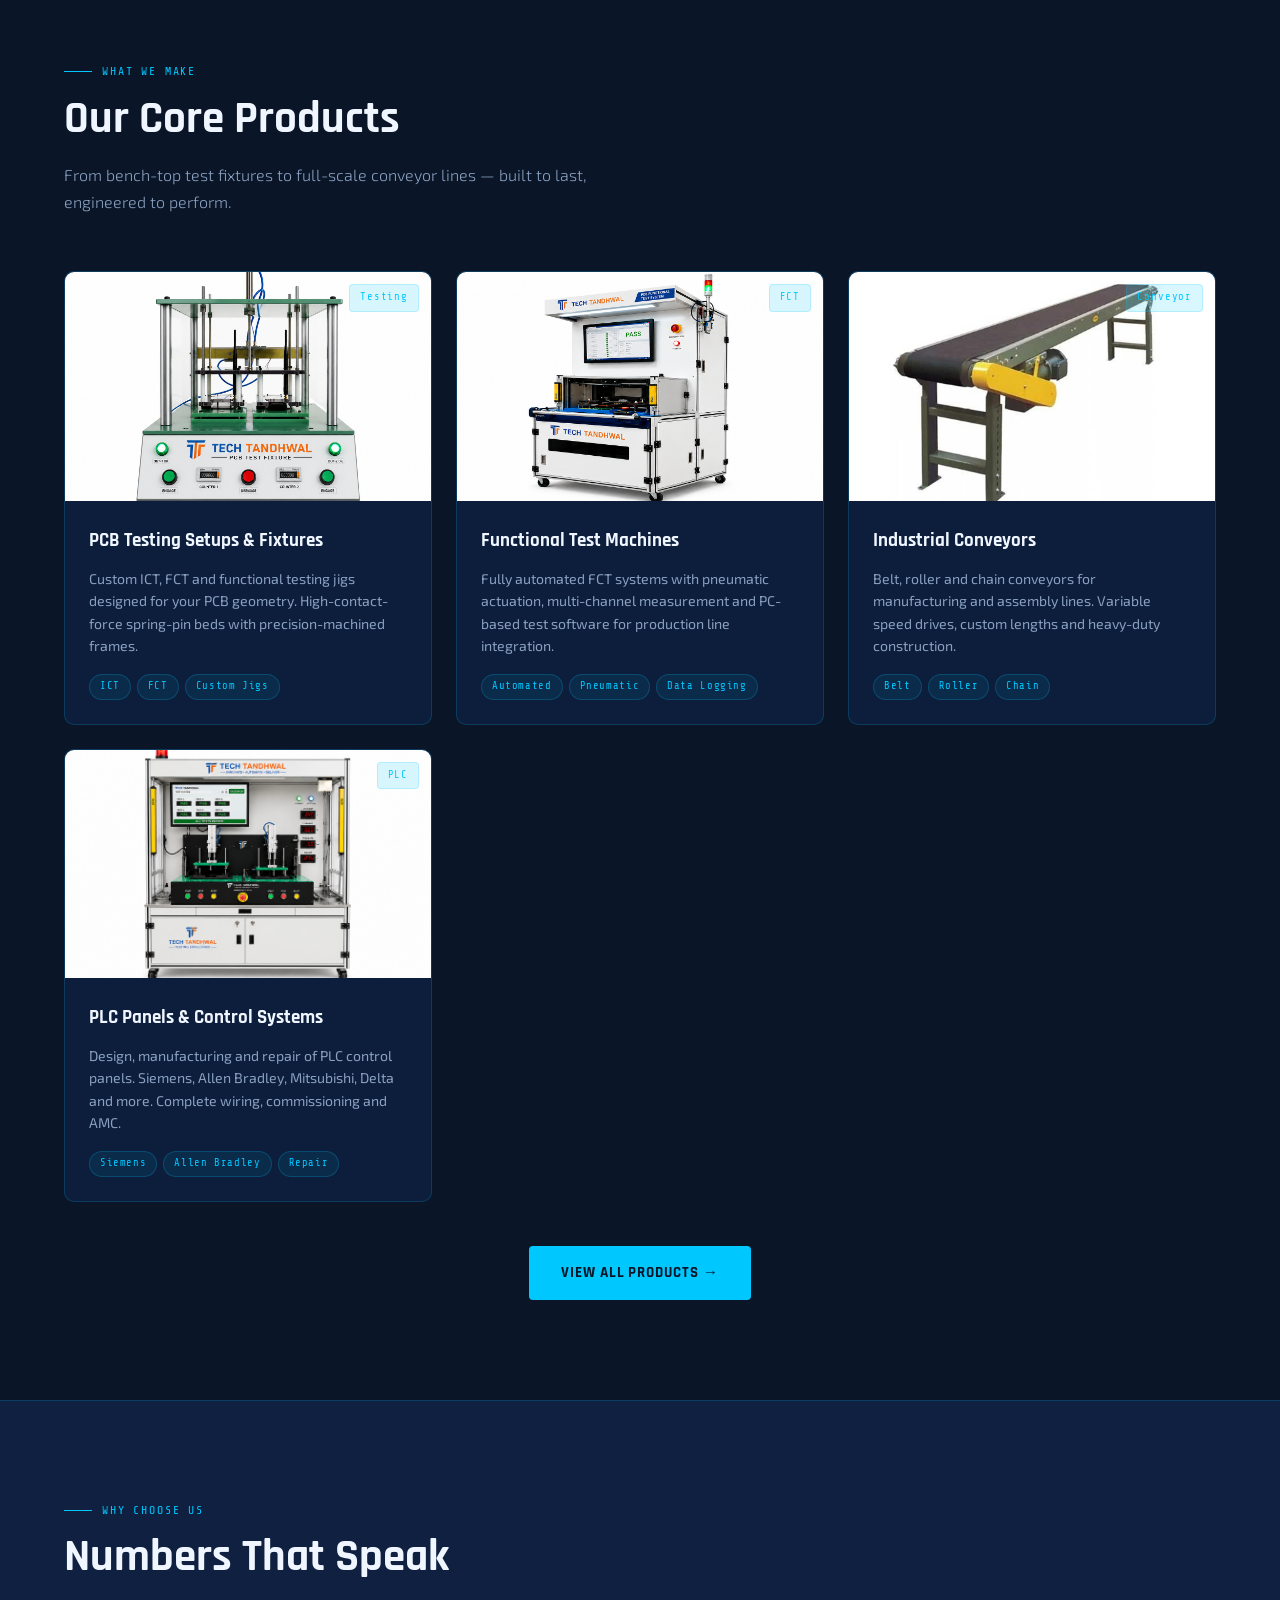
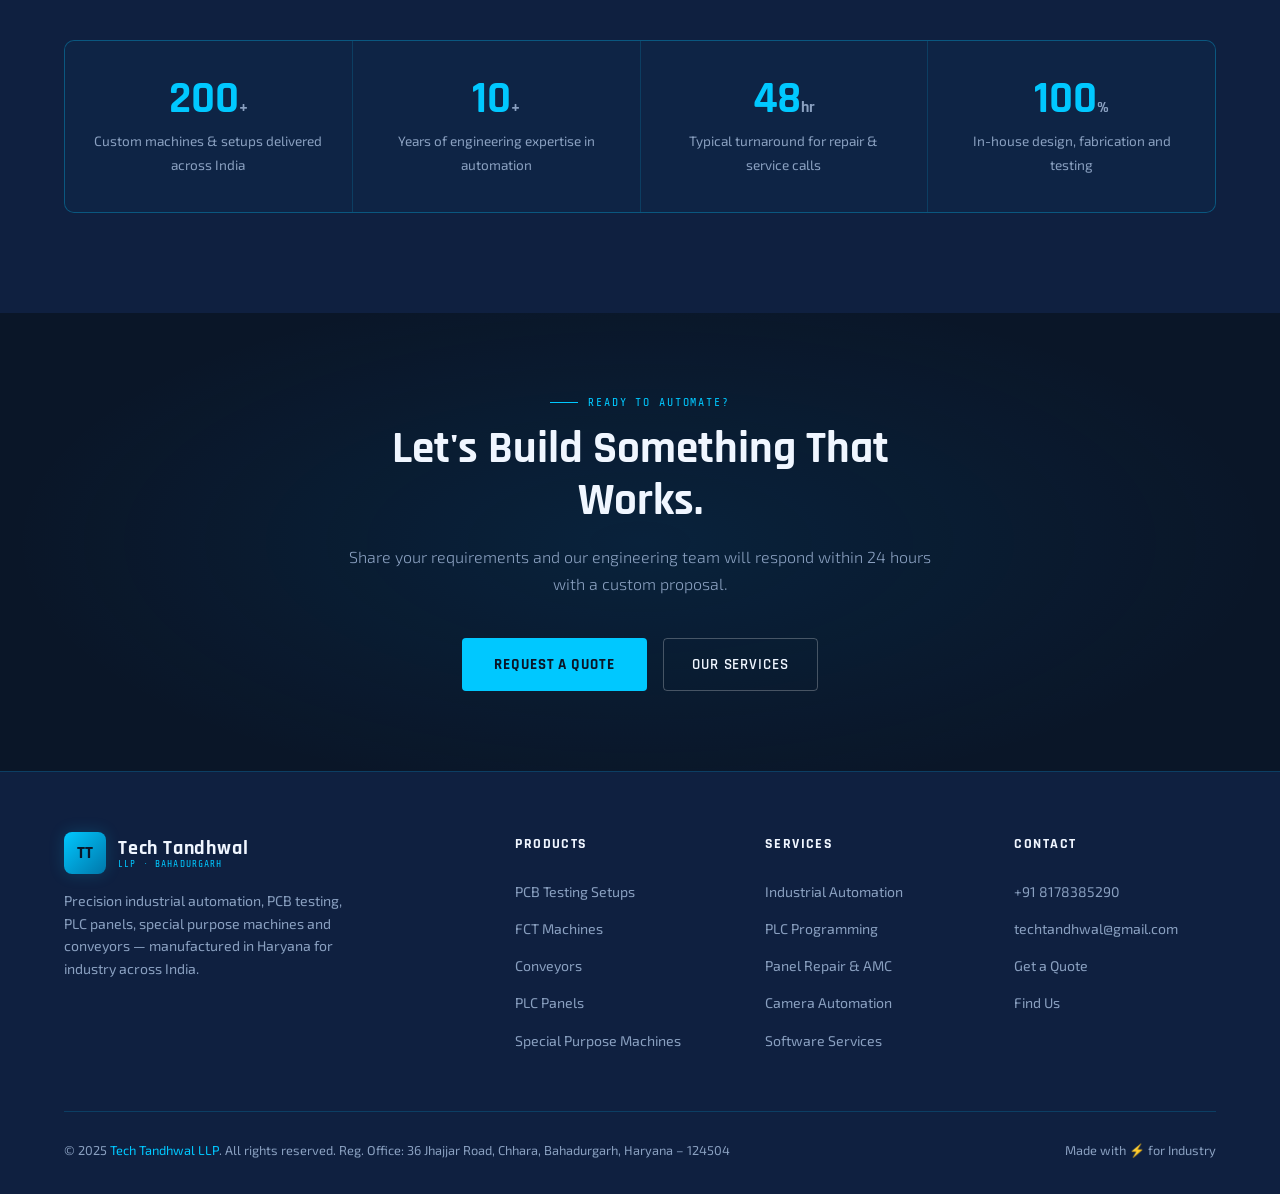
==== commit 892f6bbe: "client count updated" ====
--- a/index.html
+++ b/index.html
@@ -54,15 +54,15 @@
 
     <div class="hero-stats">
       <div class="stat-item">
-        <div class="stat-num" data-target="200" data-suffix="+">0+</div>
+        <div class="stat-num" data-target="50" data-suffix="+">0+</div>
         <div class="stat-label">Projects Delivered</div>
       </div>
       <div class="stat-item">
-        <div class="stat-num" data-target="10" data-suffix="+">0+</div>
+        <div class="stat-num" data-target="7" data-suffix="+">0+</div>
         <div class="stat-label">Years Experience</div>
       </div>
       <div class="stat-item">
-        <div class="stat-num" data-target="50" data-suffix="+">0+</div>
+        <div class="stat-num" data-target="30" data-suffix="+">0+</div>
         <div class="stat-label">Industry Clients</div>
       </div>
     </div>
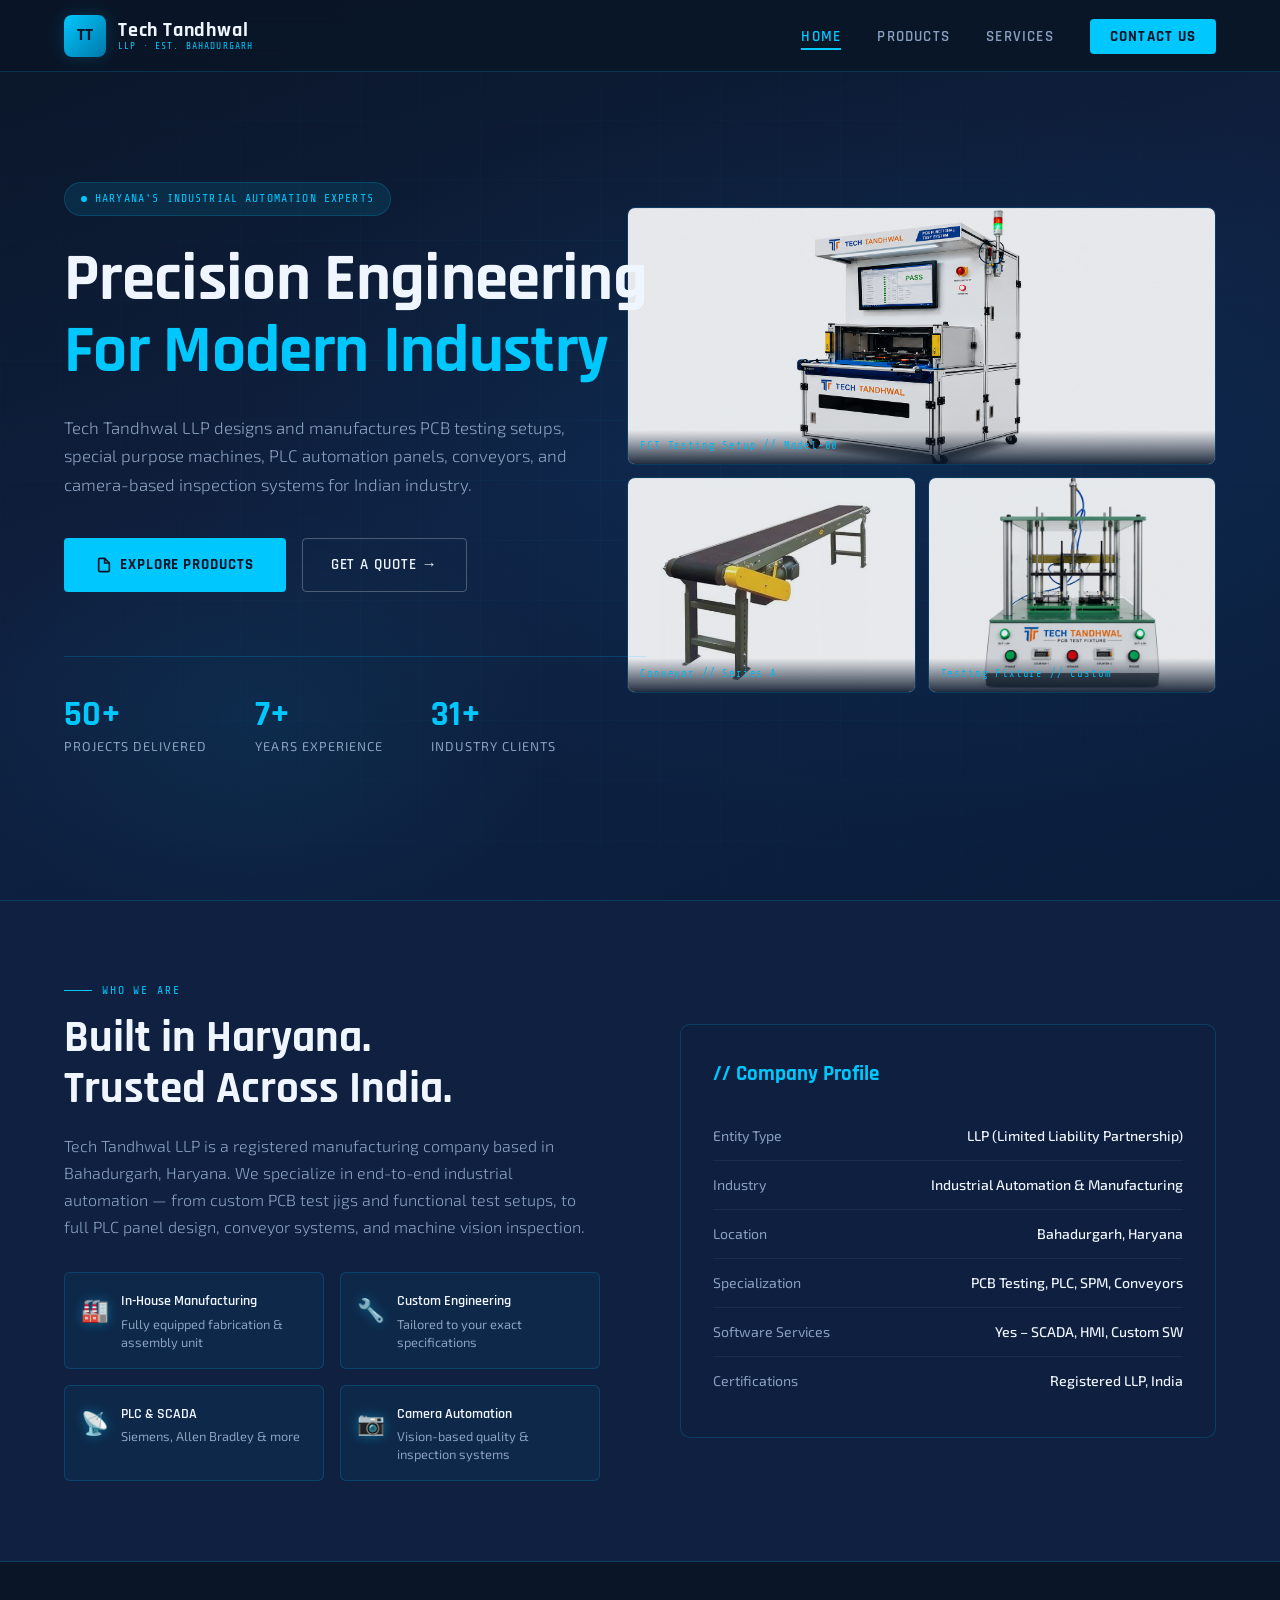
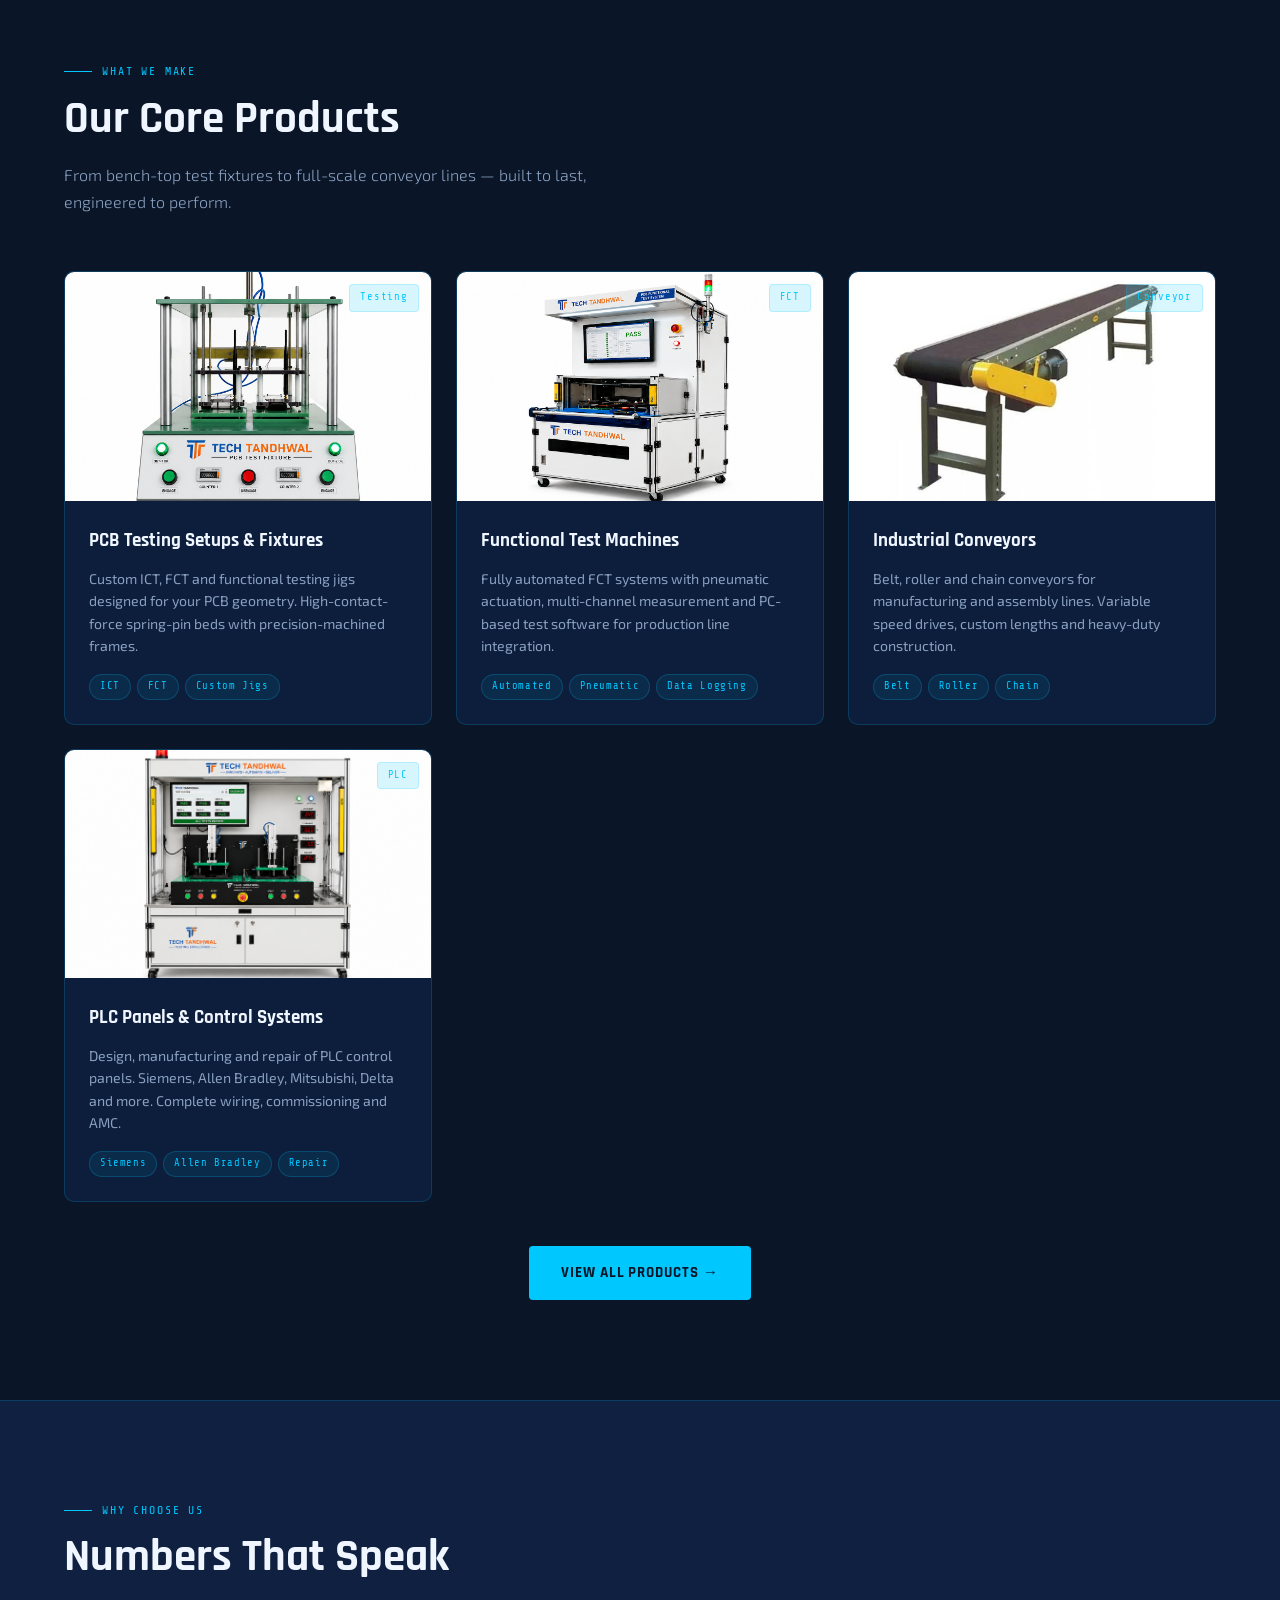
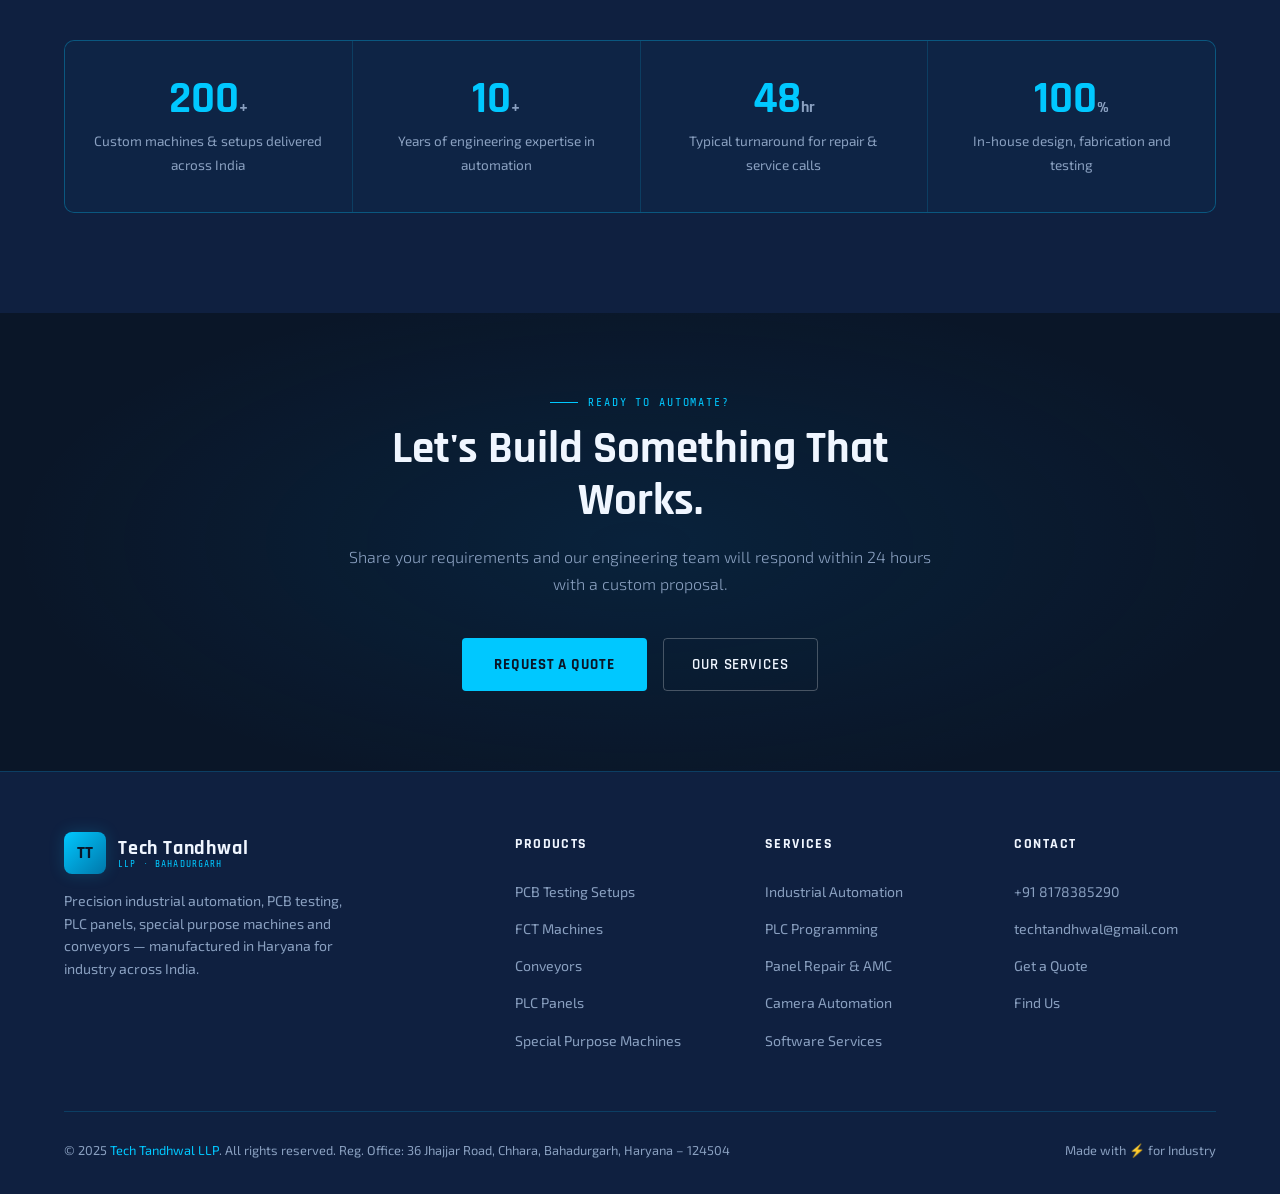
==== commit ea300566: "client count updated" ====
--- a/index.html
+++ b/index.html
@@ -62,7 +62,7 @@
         <div class="stat-label">Years Experience</div>
       </div>
       <div class="stat-item">
-        <div class="stat-num" data-target="30" data-suffix="+">0+</div>
+        <div class="stat-num" data-target="31" data-suffix="+">0+</div>
         <div class="stat-label">Industry Clients</div>
       </div>
     </div>
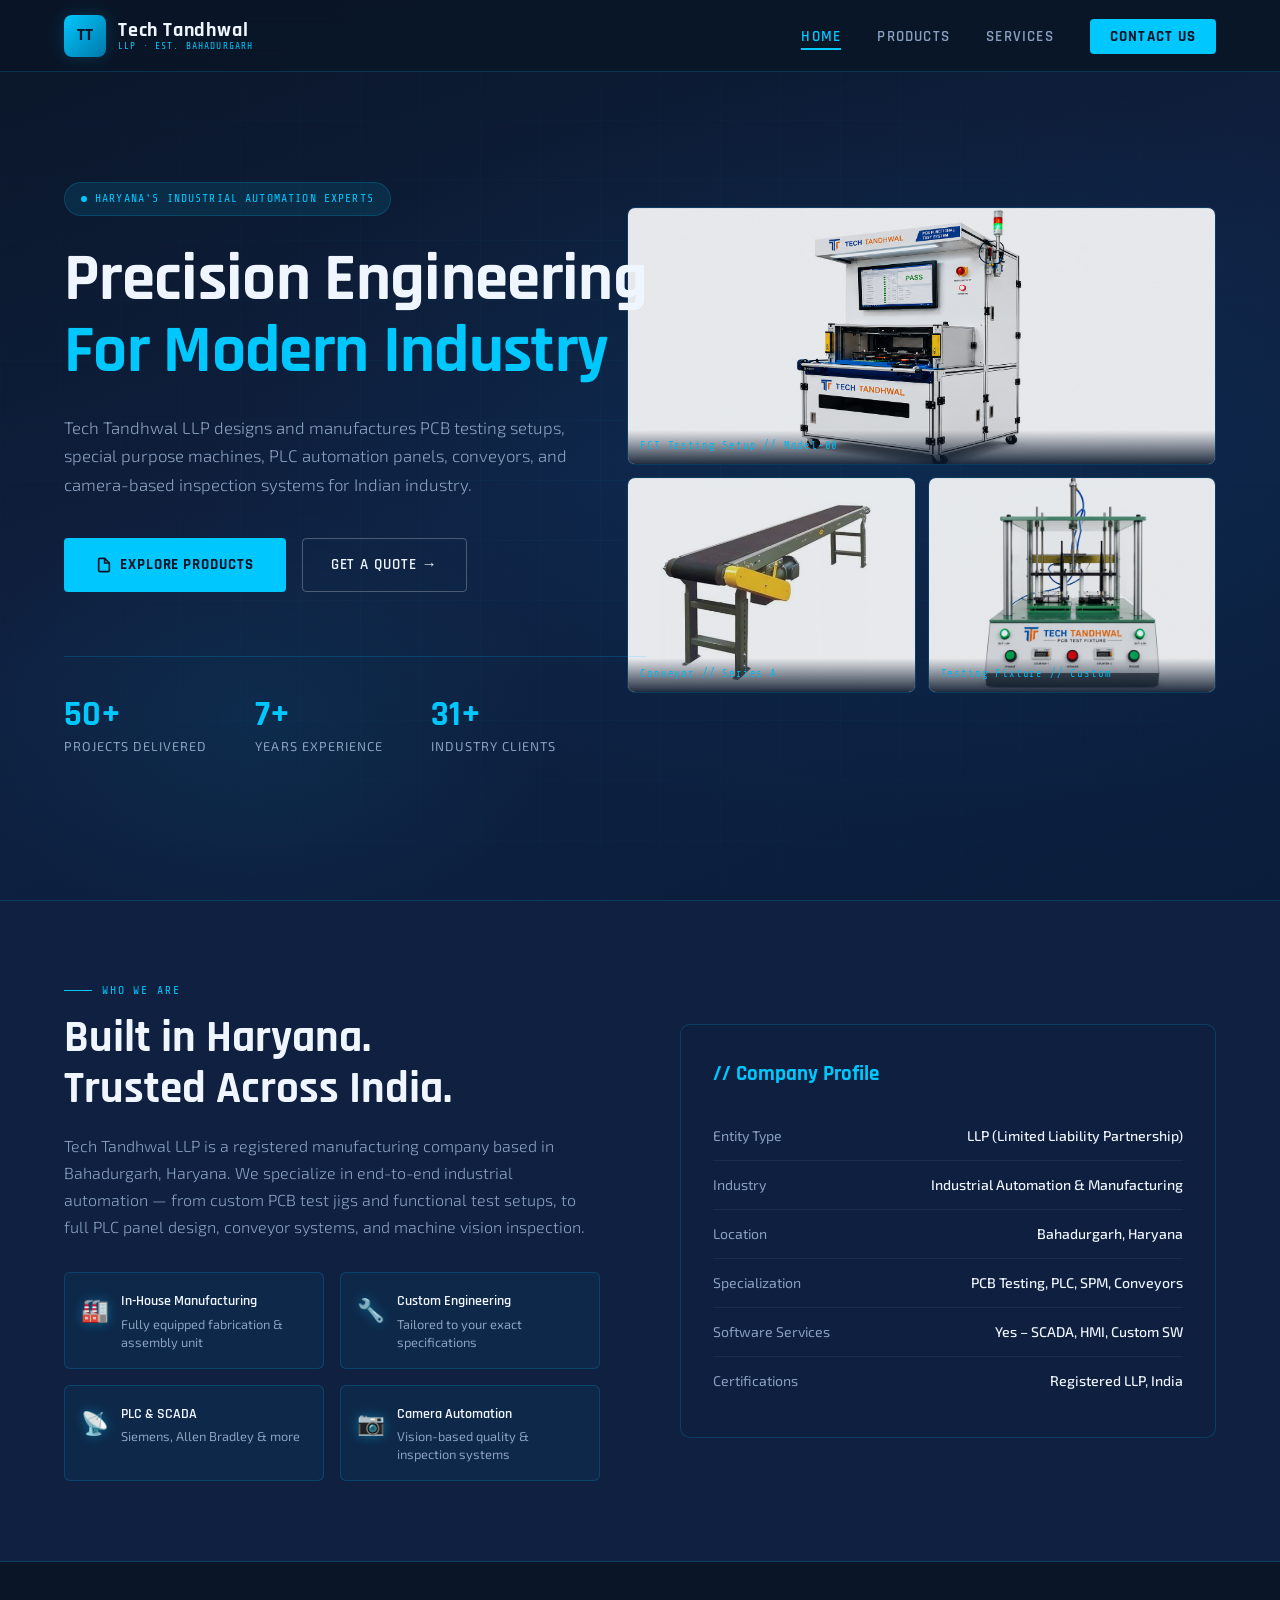
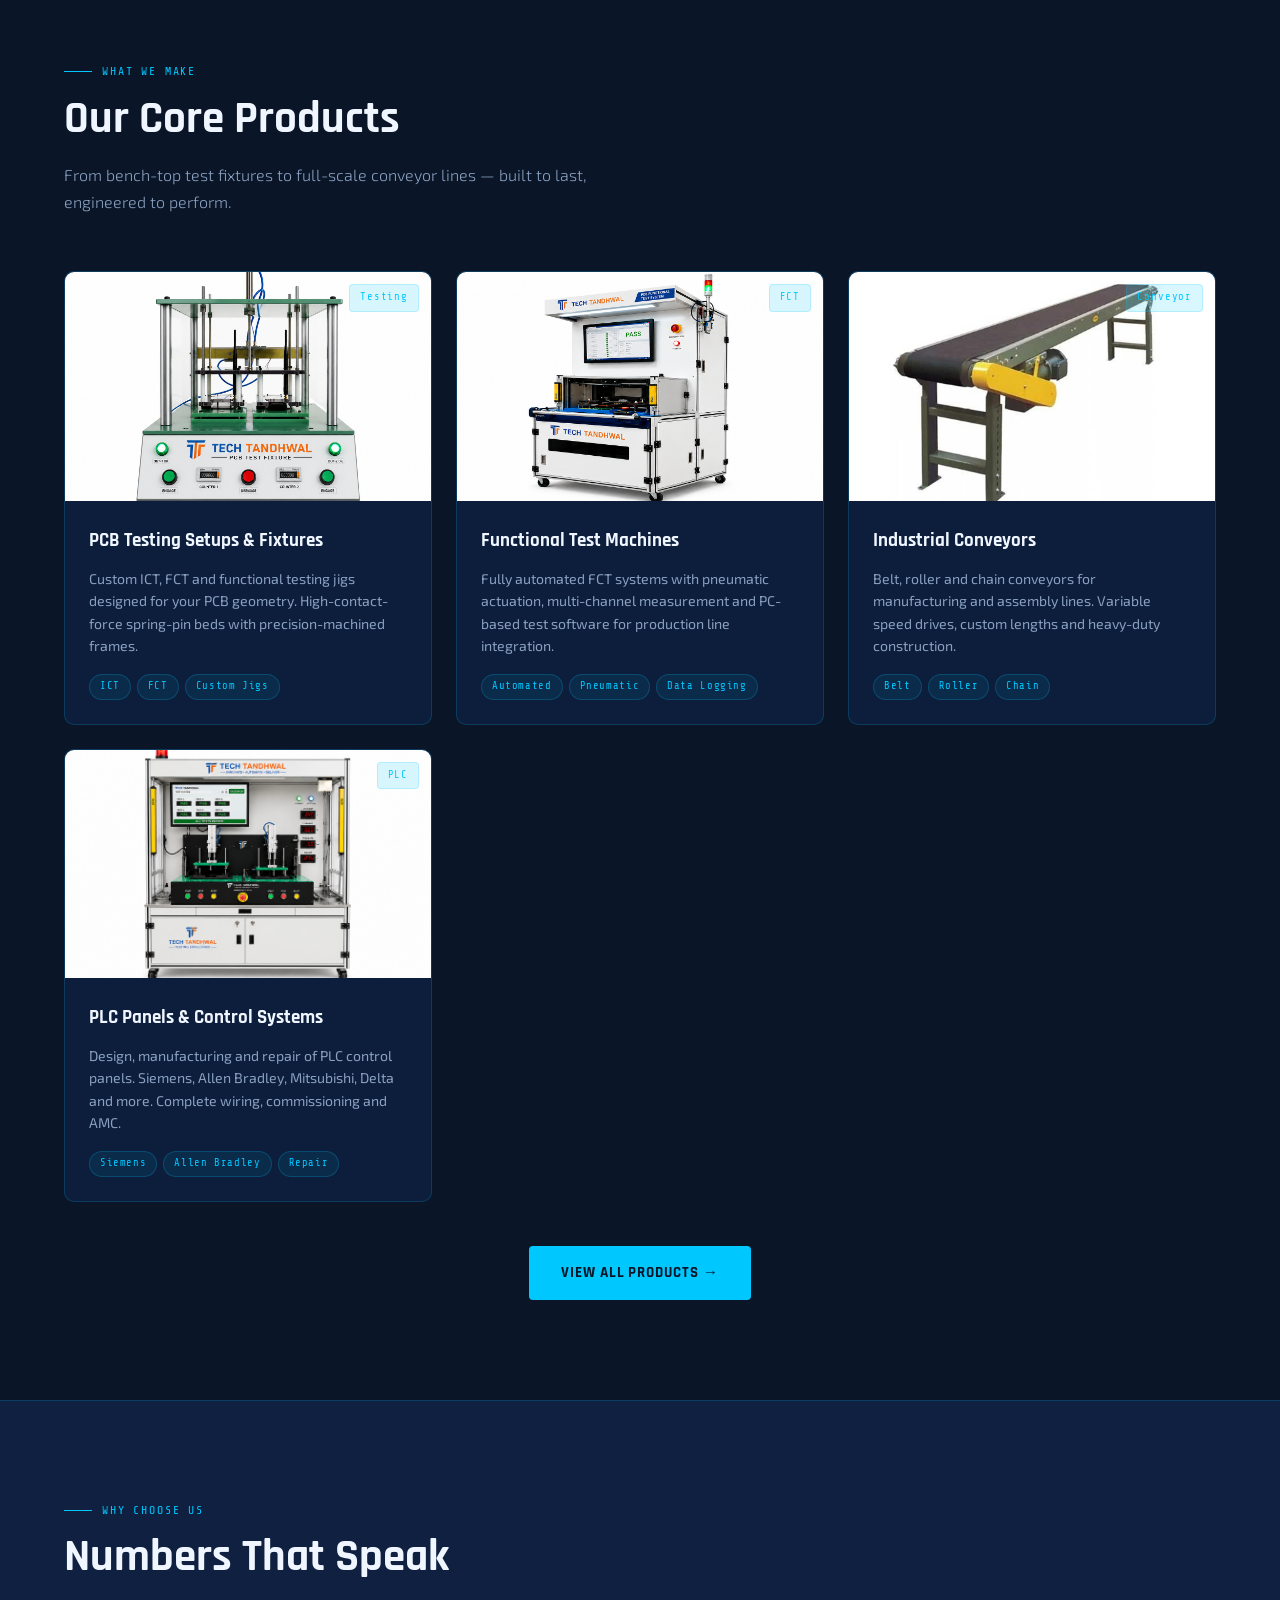
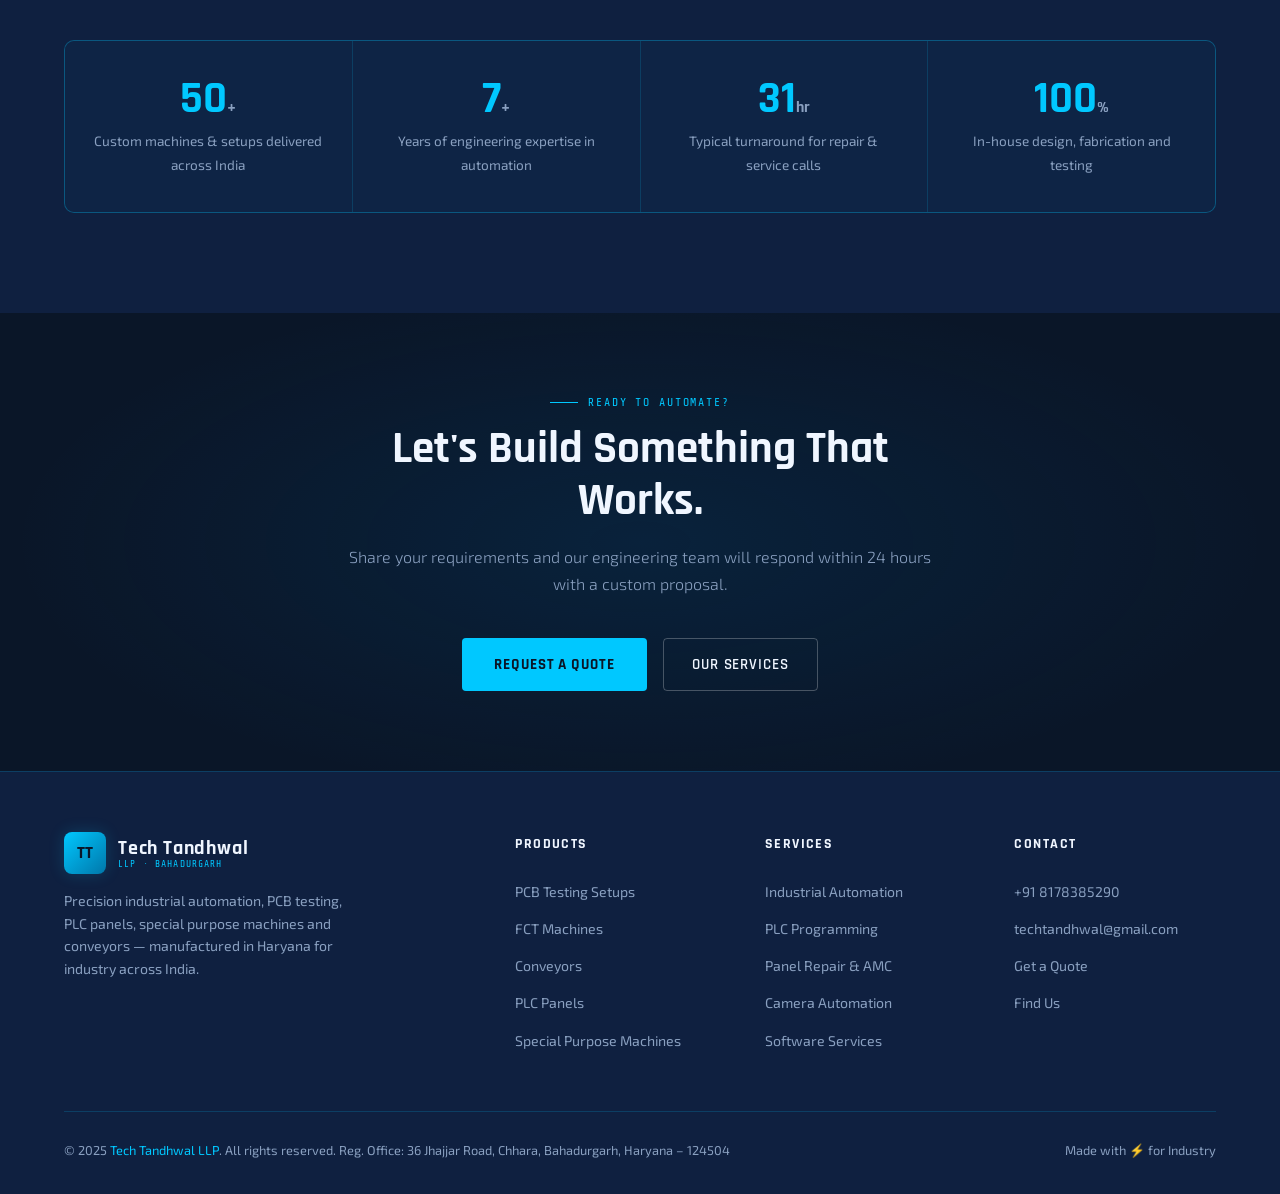
==== commit be1afef8: "client count updated" ====
--- a/index.html
+++ b/index.html
@@ -218,15 +218,15 @@
   <h2 class="section-title">Numbers That Speak</h2>
   <div class="why-grid">
     <div class="why-item fade-up">
-      <div class="why-num">200<span class="why-unit">+</span></div>
+      <div class="why-num">50<span class="why-unit">+</span></div>
       <p>Custom machines & setups delivered across India</p>
     </div>
     <div class="why-item fade-up">
-      <div class="why-num">10<span class="why-unit">+</span></div>
+      <div class="why-num">7<span class="why-unit">+</span></div>
       <p>Years of engineering expertise in automation</p>
     </div>
     <div class="why-item fade-up">
-      <div class="why-num">48<span class="why-unit">hr</span></div>
+      <div class="why-num">31<span class="why-unit">hr</span></div>
       <p>Typical turnaround for repair & service calls</p>
     </div>
     <div class="why-item fade-up">
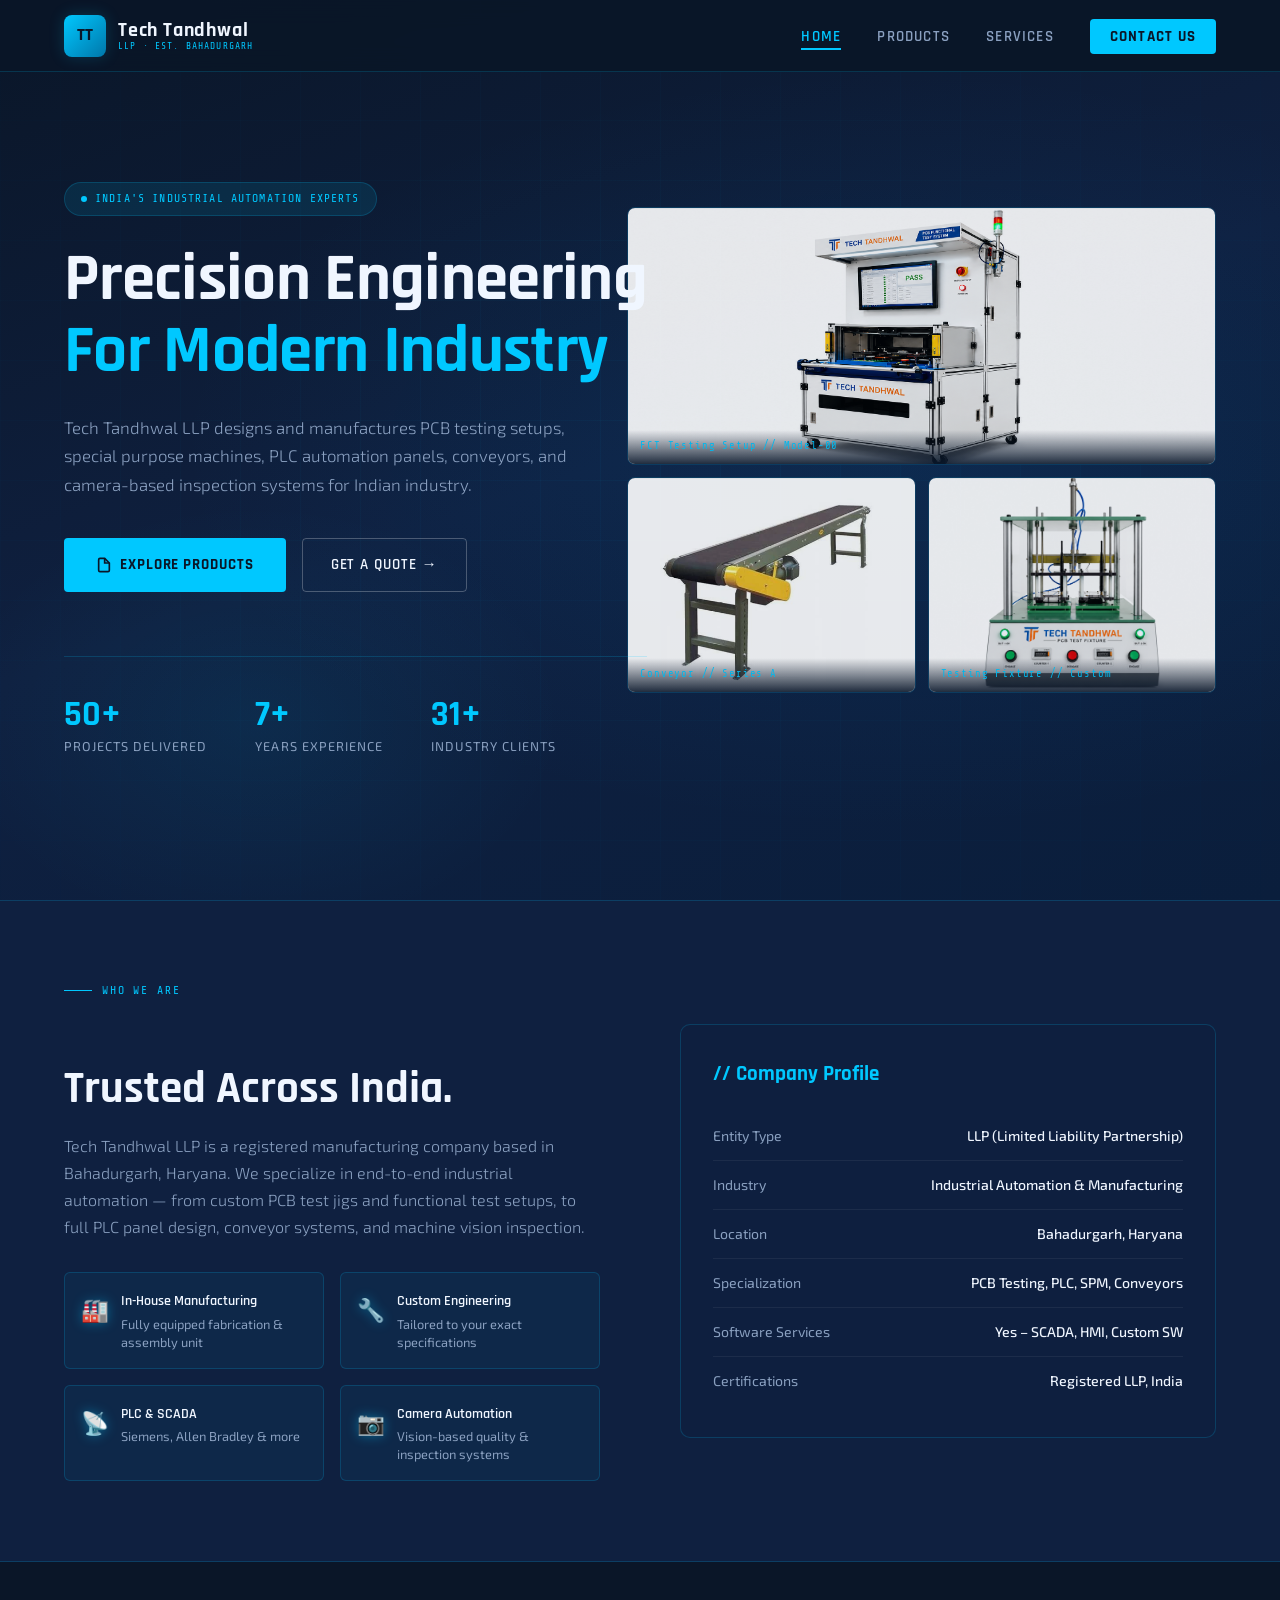
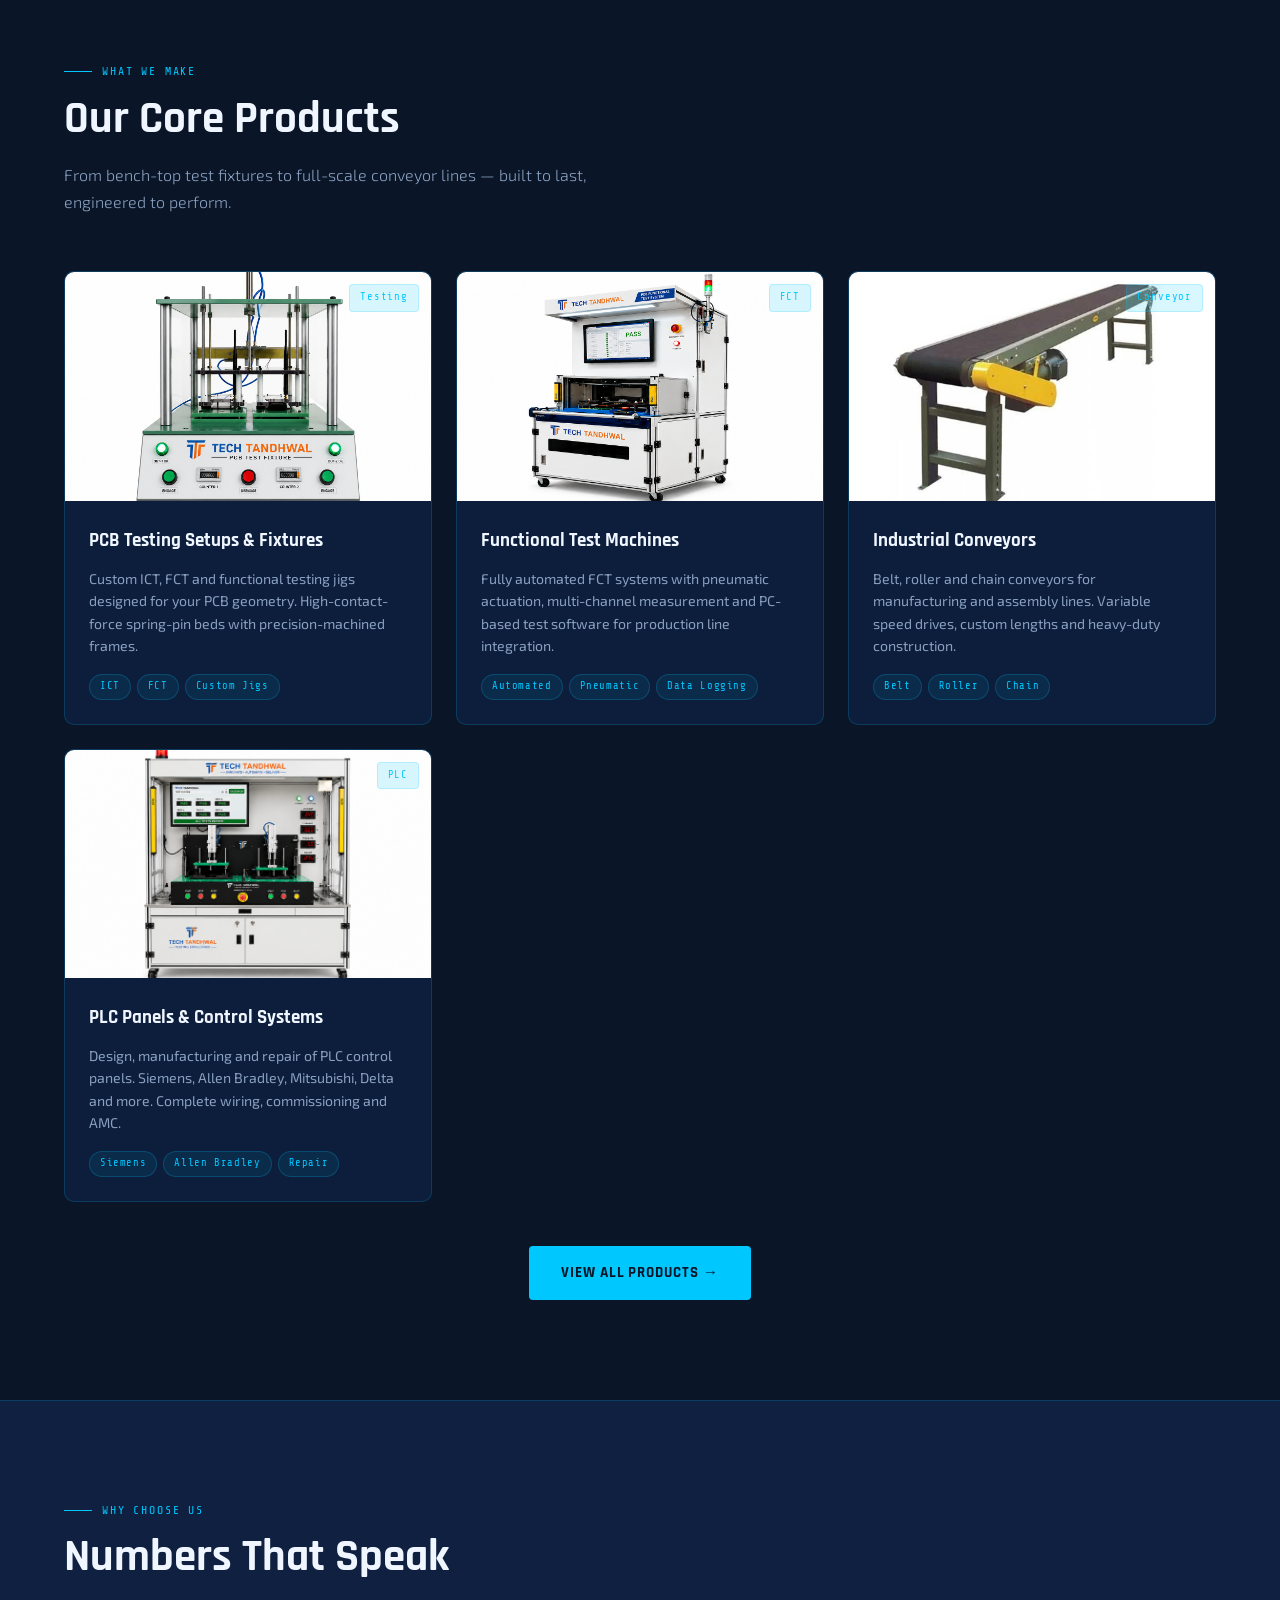
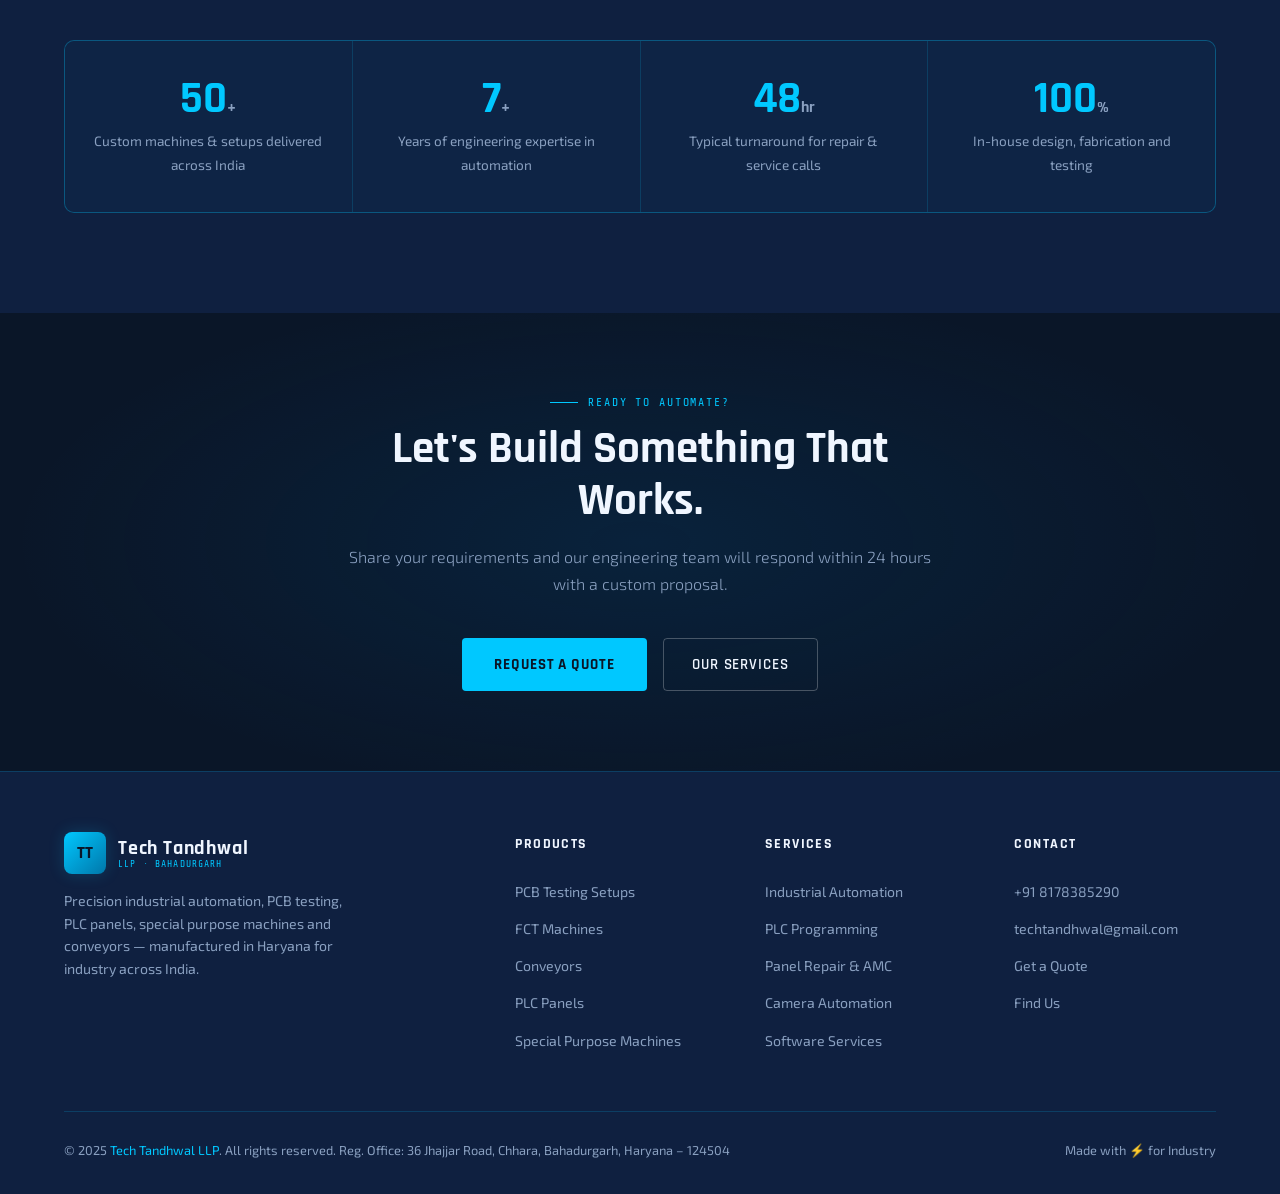
==== commit 4e51ca32: "location updated" ====
--- a/index.html
+++ b/index.html
@@ -35,7 +35,7 @@
   <div class="hero-content">
     <div class="hero-badge">
       <span class="hero-badge-dot"></span>
-      Haryana's Industrial Automation Experts
+      India's Industrial Automation Experts
     </div>
     <h1 class="hero-title">
       Precision Engineering<br>
@@ -93,7 +93,7 @@
   <div class="about-inner">
     <div class="about-text">
       <div class="section-label">Who We Are</div>
-      <h2 class="section-title">Built in Haryana.<br>Trusted Across India.</h2>
+      <h2 class="section-title"><br>Trusted Across India.</h2>
       <p class="section-desc" style="margin-bottom:0;">
         Tech Tandhwal LLP is a registered manufacturing company based in Bahadurgarh, Haryana. We specialize in end-to-end industrial automation — from custom PCB test jigs and functional test setups, to full PLC panel design, conveyor systems, and machine vision inspection.
       </p>
@@ -226,7 +226,7 @@
       <p>Years of engineering expertise in automation</p>
     </div>
     <div class="why-item fade-up">
-      <div class="why-num">31<span class="why-unit">hr</span></div>
+      <div class="why-num">48<span class="why-unit">hr</span></div>
       <p>Typical turnaround for repair & service calls</p>
     </div>
     <div class="why-item fade-up">
